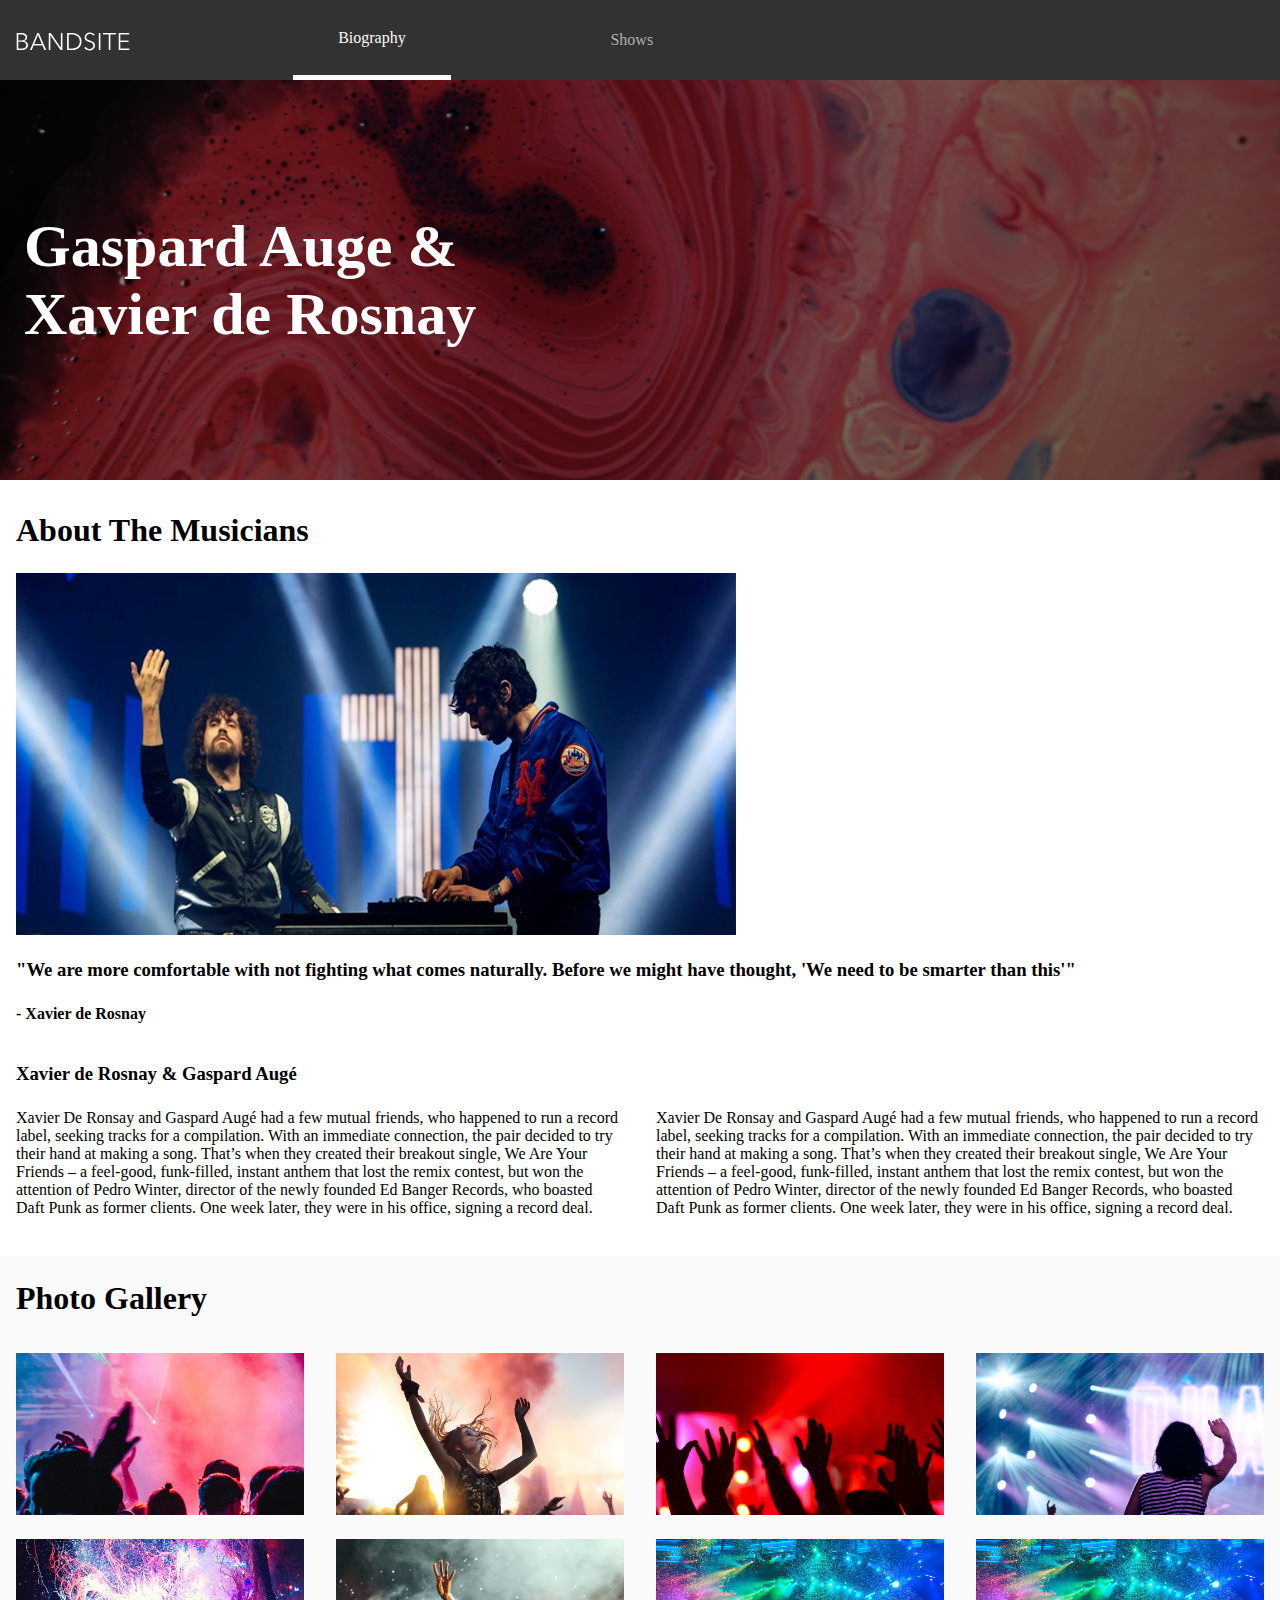
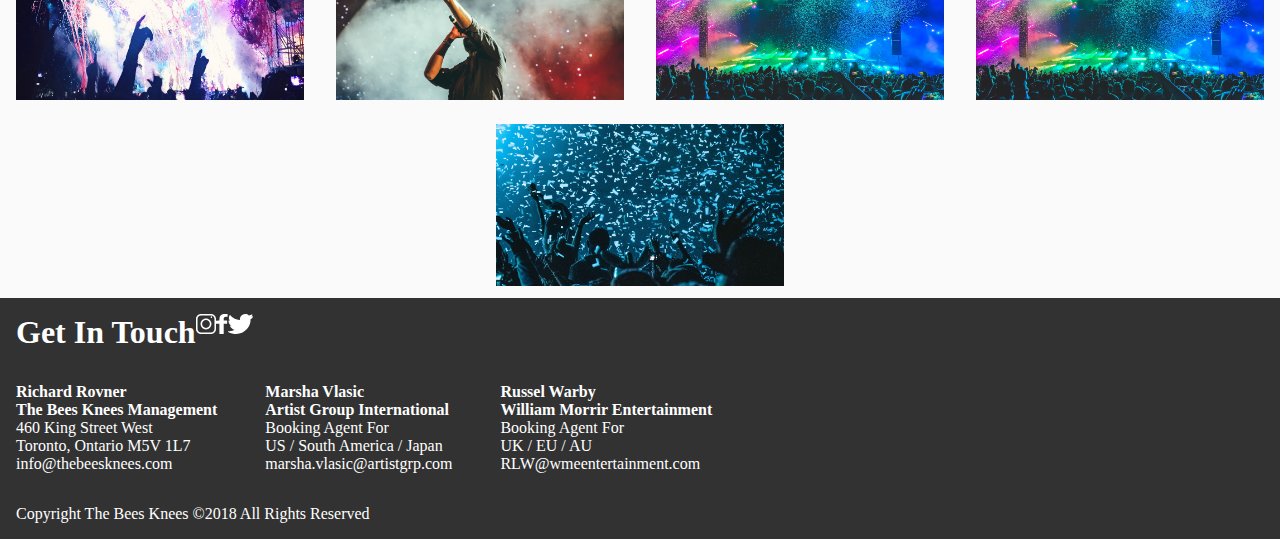
==== sprint-1/index.html @ 11682c33 "initial commit; mobile and tablet responsiveness almost complete" ====
<!DOCTYPE html>
<html lang="en">
  <head>
    <meta charset="UTF-8" />
    <meta name="viewport" content="width=device-width, initial-scale=1.0" />
    <link rel="stylesheet" href="./styles/main.css" />
    <title>BandSite</title>
  </head>
  <body>
    <header class="header">
      <img src="./assets/Logo/Logo-bandsite.svg" alt="BandSite Logo" />
      <ul>
        <li>Biography</li>
        <li>Shows</li>
      </ul>
    </header>
    <section class="hero">
      <h1>Gaspard Auge &</h1>
      <h1>Xavier de Rosnay</h1>
    </section>
    <main class="main">
      <h1>About The Musicians</h1>
      <img class="main__img" src="./assets/Images/band-photo-png.png" alt="" />
      <h3 class="main__quote">
        "We are more comfortable with not fighting what comes naturally. Before
        we might have thought, 'We need to be smarter than this'"
      </h3>
      <h4>- Xavier de Rosnay</h4>
      <h3>Xavier de Rosnay & Gaspard Augé</h3>
      <div class="main__paragraph-container">
        <p>
          Xavier De Ronsay and Gaspard Augé had a few mutual friends, who
          happened to run a record label, seeking tracks for a compilation. With
          an immediate connection, the pair decided to try their hand at making
          a song. That’s when they created their breakout single, We Are Your
          Friends – a feel-good, funk-filled, instant anthem that lost the remix
          contest, but won the attention of Pedro Winter, director of the newly
          founded Ed Banger Records, who boasted Daft Punk as former clients.
          One week later, they were in his office, signing a record deal.
        </p>
        <p>
          Xavier De Ronsay and Gaspard Augé had a few mutual friends, who
          happened to run a record label, seeking tracks for a compilation. With
          an immediate connection, the pair decided to try their hand at making
          a song. That’s when they created their breakout single, We Are Your
          Friends – a feel-good, funk-filled, instant anthem that lost the remix
          contest, but won the attention of Pedro Winter, director of the newly
          founded Ed Banger Records, who boasted Daft Punk as former clients.
          One week later, they were in his office, signing a record deal.
        </p>
      </div>
    </main>
    <section class="photo-gallery">
      <h1>Photo Gallery</h1>
      <div class="photo-gallery__images">
        <img
          src="./assets/Images/Photo-gallery-1.jpg"
          alt="first of nine images"
        />
        <img
          src="./assets/Images/Photo-gallery-2.jpg"
          alt="second of nine images"
        />
        <img
          src="./assets/Images/Photo-gallery-3.jpg"
          alt="third of nine images"
        />
        <img
          src="./assets/Images/Photo-gallery-4.jpg"
          alt="fourth of nine images"
        />
        <img
          src="./assets/Images/Photo-gallery-5.jpg"
          alt="fifth of nine images"
        />
        <img
          src="./assets/Images/Photo-gallery-6.jpg"
          alt="sixth of nine images"
        />
        <img
          src="./assets/Images/Photo-gallery-7.jpg"
          alt="seventh of nine images"
        />
        <img
          src="./assets/Images/Photo-gallery-7.jpg"
          alt="eighth of nine images"
        />
        <img
          src="./assets/Images/Photo-gallery-9.jpg"
          alt="ninth of nine images"
        />
      </div>
    </section>
    <footer class="footer">
      <section class="footer__top-section">
        <h1>Get In Touch</h1>
        <div class="footer__icon-container">
          <div class="footer__icons">
            <img src="./assets/Icons/SVG/Icon-instagram.svg" alt="" />
            <img src="./assets/Icons/SVG/Icon-facebook.svg" alt="" />
            <img src="./assets/Icons/SVG/Icon-twitter.svg" alt="" />
          </div>
        </div>
      </section>
      <section class="footer__middle-section">
        <div>
          <h4>
            Richard Rovner
            <br />
            The Bees Knees Management
          </h4>
          <p>
            460 King Street West
            <br />
            Toronto, Ontario M5V 1L7
          </p>
          <p>info@thebeesknees.com</p>
        </div>
        <div>
          <h4>
            Marsha Vlasic
            <br />
            Artist Group International
          </h4>
          <p>
            Booking Agent For
            <br />
            US / South America / Japan
          </p>
          <p>marsha.vlasic@artistgrp.com</p>
        </div>
        <div>
          <h4>
            Russel Warby
            <br />
            William Morrir Entertainment
          </h4>
          <p>
            Booking Agent For
            <br />
            UK / EU / AU
          </p>
          <p>RLW@wmeentertainment.com</p>
        </div>
      </section>
      <section class="footer__bottom-section">
        <p>Copyright The Bees Knees &copy;</p>
        <p>2018 All Rights Reserved</p>
      </section>
    </footer>
  </body>
</html>
---- sprint-1/styles/main.css ----
@font-face {
  font-family: "avenir-bold";
  src: url("../../assets/fonts/avenir-bold.otf");
}

@font-face {
  font-family: "avenir-demi";
  src: url("../../assets/fonts/avenir-demi.otf");
}

@font-face {
  font-family: "avenir-regular";
  src: url("../../assets/fonts/avenir-regular.otf");
}

html,
head,
body {
  -webkit-box-sizing: border-box;
          box-sizing: border-box;
  margin: -4;
}

*,
*::before,
*::after {
  font-family: Avenir;
  margin: inherit;
  -webkit-box-sizing: inherit;
          box-sizing: inherit;
}

ul,
ol,
li {
  margin: 0;
  padding: 0;
}

.header {
  display: -webkit-box;
  display: -ms-flexbox;
  display: flex;
  -webkit-box-orient: vertical;
  -webkit-box-direction: normal;
      -ms-flex-direction: column;
          flex-direction: column;
  background-color: #323232;
  color: #fafafa;
  height: 80px;
}

@media screen and (min-width: 768px) {
  .header {
    -webkit-box-orient: horizontal;
    -webkit-box-direction: normal;
        -ms-flex-direction: row;
            flex-direction: row;
  }
}

.header img {
  margin-bottom: auto;
  margin-top: 16px;
}

@media screen and (min-width: 768px) {
  .header img {
    padding: 1rem;
    margin-right: 6rem;
  }
}

@media screen and (min-width: 1440px) {
  .header img {
    padding-left: 180px;
    padding-right: 56px;
  }
}

.header ul {
  list-style: none;
  display: -webkit-box;
  display: -ms-flexbox;
  display: flex;
  -ms-flex-pack: distribute;
      justify-content: space-around;
}

@media screen and (min-width: 768px) {
  .header ul {
    height: 100%;
  }
}

.header li {
  min-width: 50%;
  text-align: center;
}

@media screen and (min-width: 768px) {
  .header li {
    display: -webkit-box;
    display: -ms-flexbox;
    display: flex;
    -webkit-box-align: center;
        -ms-flex-align: center;
            align-items: center;
    -webkit-box-pack: center;
        -ms-flex-pack: center;
            justify-content: center;
    height: 100%;
    width: auto;
    margin-right: 4vw;
    margin-left: 4vw;
  }
}

.header li:first-child {
  border-bottom: 5px solid #fafafa;
}

.header li:nth-child(even) {
  color: #afafaf;
}

.hero {
  color: #ffffff;
  background: -webkit-gradient(linear, left bottom, left top, from(rgba(0, 0, 0, 0.5))), url(../assets/Images/adrien-converse-xzH7K6nVVgI-unsplash.jpg);
  background: linear-gradient(0deg, rgba(0, 0, 0, 0.5)), url(../assets/Images/adrien-converse-xzH7K6nVVgI-unsplash.jpg);
  background-position: center;
  background-size: cover;
  width: 100vw;
  height: 183px;
  display: -webkit-box;
  display: -ms-flexbox;
  display: flex;
  -webkit-box-orient: vertical;
  -webkit-box-direction: normal;
      -ms-flex-direction: column;
          flex-direction: column;
  -webkit-box-pack: center;
      -ms-flex-pack: center;
          justify-content: center;
}

@media screen and (min-width: 768px) {
  .hero {
    height: 400px;
  }
}

.hero h1 {
  font-size: 60px;
  line-height: 68px;
  margin-left: 16px;
}

@media screen and (min-width: 768px) {
  .hero h1 {
    margin-left: 24px;
  }
}

@media screen and (min-width: 1440px) {
  .hero h1 {
    margin-left: 180px;
  }
}

.main {
  display: -webkit-box;
  display: -ms-flexbox;
  display: flex;
  -webkit-box-orient: vertical;
  -webkit-box-direction: normal;
      -ms-flex-direction: column;
          flex-direction: column;
}

.main h1 {
  margin: 32px 16px 24px 16px;
}

.main__img {
  width: 288px;
  height: 144px;
  overflow: hidden;
  -o-object-fit: fill;
     object-fit: fill;
  margin: 0px 16px 24px 16px;
}

@media screen and (min-width: 768px) {
  .main__img {
    width: 720px;
    height: 362px;
  }
}

.main__quote {
  margin: 0px 16px 32px 16px;
}

.main h4 {
  margin: 0px 16px 40px 16px;
}

.main h3 {
  margin: 0px 16px 24px 16px;
}

.main__paragraph-container {
  display: -webkit-box;
  display: -ms-flexbox;
  display: flex;
  -webkit-box-orient: vertical;
  -webkit-box-direction: normal;
      -ms-flex-direction: column;
          flex-direction: column;
}

@media screen and (min-width: 768px) {
  .main__paragraph-container {
    -webkit-box-orient: horizontal;
    -webkit-box-direction: normal;
        -ms-flex-direction: row;
            flex-direction: row;
  }
}

.main p {
  margin: 0px 16px 40px 16px;
}

.photo-gallery {
  background-color: #fafafa;
  display: -webkit-box;
  display: -ms-flexbox;
  display: flex;
  -webkit-box-orient: vertical;
  -webkit-box-direction: normal;
      -ms-flex-direction: column;
          flex-direction: column;
}

.photo-gallery h1 {
  padding: 23px 16px 24px;
}

.photo-gallery__images {
  display: -webkit-box;
  display: -ms-flexbox;
  display: flex;
  -webkit-box-orient: vertical;
  -webkit-box-direction: normal;
      -ms-flex-direction: column;
          flex-direction: column;
  -webkit-box-pack: space-evenly;
      -ms-flex-pack: space-evenly;
          justify-content: space-evenly;
}

@media screen and (min-width: 768px) {
  .photo-gallery__images {
    -webkit-box-orient: horizontal;
    -webkit-box-direction: normal;
        -ms-flex-direction: row;
            flex-direction: row;
    -ms-flex-wrap: wrap;
        flex-wrap: wrap;
  }
}

.photo-gallery__images img {
  margin: 12px auto;
  width: 288px;
}

.footer {
  display: -webkit-box;
  display: -ms-flexbox;
  display: flex;
  -webkit-box-orient: vertical;
  -webkit-box-direction: normal;
      -ms-flex-direction: column;
          flex-direction: column;
  background-color: #323232;
  color: #ffffff;
}

.footer > * {
  padding: 16px 16px;
}

.footer__top-section {
  display: -webkit-box;
  display: -ms-flexbox;
  display: flex;
  -webkit-box-orient: vertical;
  -webkit-box-direction: normal;
      -ms-flex-direction: column;
          flex-direction: column;
}

@media screen and (min-width: 768px) {
  .footer__top-section {
    -webkit-box-orient: horizontal;
    -webkit-box-direction: normal;
        -ms-flex-direction: row;
            flex-direction: row;
  }
}

.footer__icon-container .footer__icons {
  display: -webkit-box;
  display: -ms-flexbox;
  display: flex;
  -webkit-box-orient: horizontal;
  -webkit-box-direction: normal;
      -ms-flex-direction: row;
          flex-direction: row;
  -webkit-box-pack: justify;
      -ms-flex-pack: justify;
          justify-content: space-between;
}

.footer__middle-section {
  display: -webkit-box;
  display: -ms-flexbox;
  display: flex;
  -webkit-box-orient: vertical;
  -webkit-box-direction: normal;
      -ms-flex-direction: column;
          flex-direction: column;
}

@media screen and (min-width: 768px) {
  .footer__middle-section {
    -webkit-box-orient: horizontal;
    -webkit-box-direction: normal;
        -ms-flex-direction: row;
            flex-direction: row;
  }
}

.footer__middle-section div {
  margin-right: 1.5rem;
}

.footer__bottom-section {
  display: -webkit-box;
  display: -ms-flexbox;
  display: flex;
  -webkit-box-orient: vertical;
  -webkit-box-direction: normal;
      -ms-flex-direction: column;
          flex-direction: column;
}

@media screen and (min-width: 768px) {
  .footer__bottom-section {
    -webkit-box-orient: horizontal;
    -webkit-box-direction: normal;
        -ms-flex-direction: row;
            flex-direction: row;
  }
}
/*# sourceMappingURL=main.css.map */
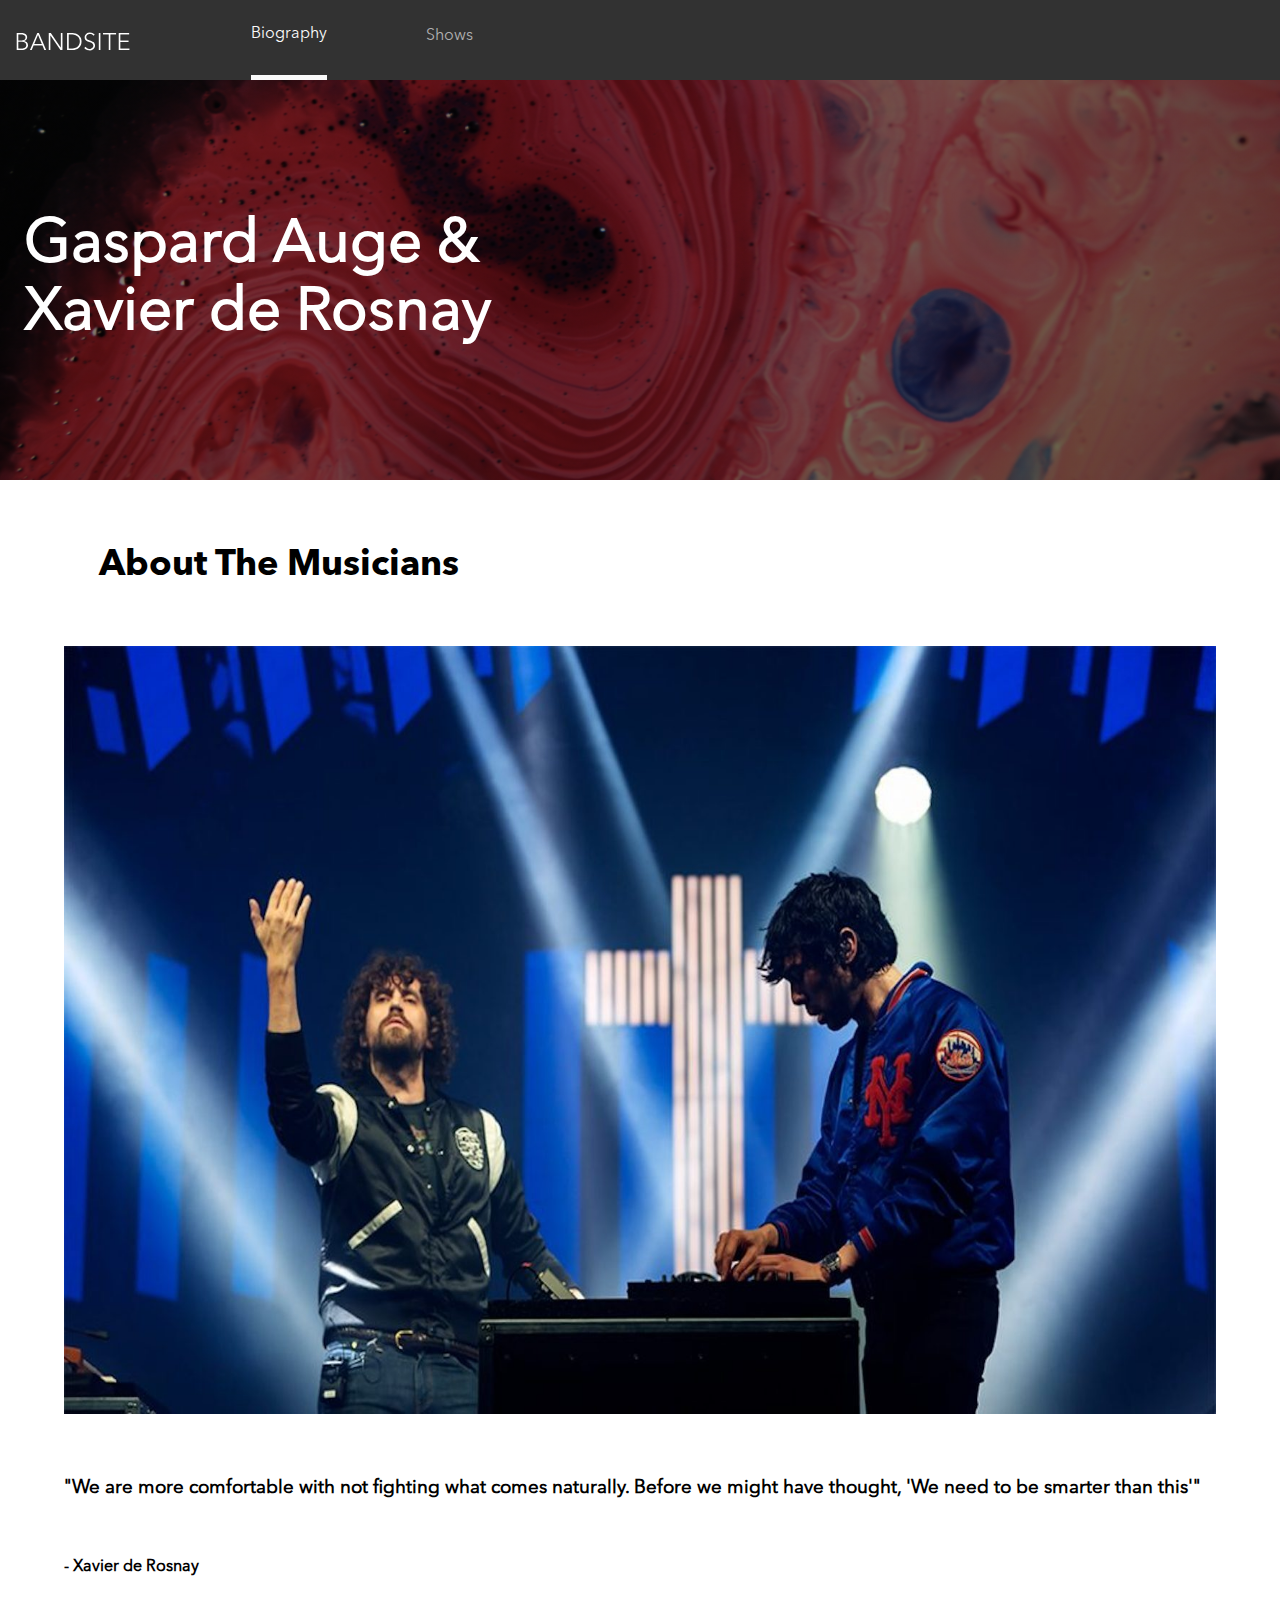
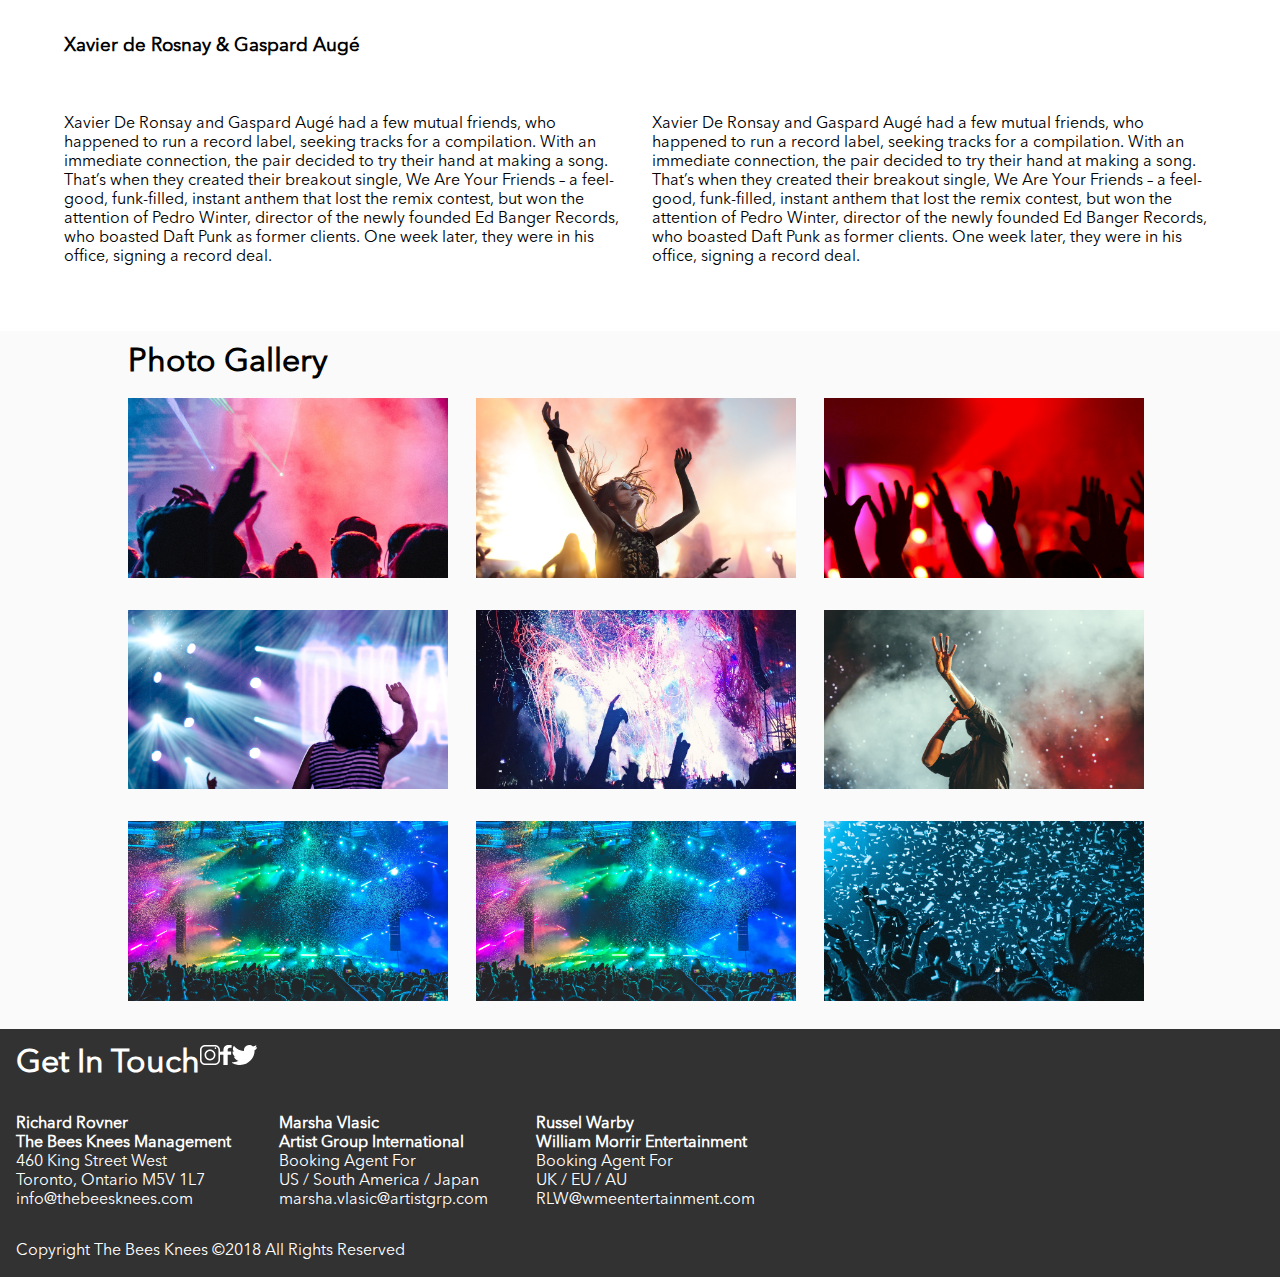
==== commit 224f6881: "responsive styling added to index.html; pending fonts-sizes and footer styling" ====
--- a/sprint-1/index.html
+++ b/sprint-1/index.html
@@ -19,35 +19,43 @@
       <h1>Xavier de Rosnay</h1>
     </section>
     <main class="main">
-      <h1>About The Musicians</h1>
-      <img class="main__img" src="./assets/Images/band-photo-png.png" alt="" />
-      <h3 class="main__quote">
-        "We are more comfortable with not fighting what comes naturally. Before
-        we might have thought, 'We need to be smarter than this'"
-      </h3>
-      <h4>- Xavier de Rosnay</h4>
-      <h3>Xavier de Rosnay & Gaspard Augé</h3>
-      <div class="main__paragraph-container">
-        <p>
-          Xavier De Ronsay and Gaspard Augé had a few mutual friends, who
-          happened to run a record label, seeking tracks for a compilation. With
-          an immediate connection, the pair decided to try their hand at making
-          a song. That’s when they created their breakout single, We Are Your
-          Friends – a feel-good, funk-filled, instant anthem that lost the remix
-          contest, but won the attention of Pedro Winter, director of the newly
-          founded Ed Banger Records, who boasted Daft Punk as former clients.
-          One week later, they were in his office, signing a record deal.
-        </p>
-        <p>
-          Xavier De Ronsay and Gaspard Augé had a few mutual friends, who
-          happened to run a record label, seeking tracks for a compilation. With
-          an immediate connection, the pair decided to try their hand at making
-          a song. That’s when they created their breakout single, We Are Your
-          Friends – a feel-good, funk-filled, instant anthem that lost the remix
-          contest, but won the attention of Pedro Winter, director of the newly
-          founded Ed Banger Records, who boasted Daft Punk as former clients.
-          One week later, they were in his office, signing a record deal.
-        </p>
+      <div class="main__container">
+        <h1>About The Musicians</h1>
+        <img
+          class="main__img"
+          src="./assets/Images/Justice-O2-Brixton-Academy-credit-Guifre-de-Peray.jpg"
+          alt=""
+        />
+        <h3 class="main__quote">
+          "We are more comfortable with not fighting what comes naturally.
+          Before we might have thought, 'We need to be smarter than this'"
+        </h3>
+        <h4>- Xavier de Rosnay</h4>
+        <h3>Xavier de Rosnay & Gaspard Augé</h3>
+        <div class="main__paragraph-container">
+          <p id="first-paragraph">
+            Xavier De Ronsay and Gaspard Augé had a few mutual friends, who
+            happened to run a record label, seeking tracks for a compilation.
+            With an immediate connection, the pair decided to try their hand at
+            making a song. That’s when they created their breakout single, We
+            Are Your Friends – a feel-good, funk-filled, instant anthem that
+            lost the remix contest, but won the attention of Pedro Winter,
+            director of the newly founded Ed Banger Records, who boasted Daft
+            Punk as former clients. One week later, they were in his office,
+            signing a record deal.
+          </p>
+          <p id="second-paragraph">
+            Xavier De Ronsay and Gaspard Augé had a few mutual friends, who
+            happened to run a record label, seeking tracks for a compilation.
+            With an immediate connection, the pair decided to try their hand at
+            making a song. That’s when they created their breakout single, We
+            Are Your Friends – a feel-good, funk-filled, instant anthem that
+            lost the remix contest, but won the attention of Pedro Winter,
+            director of the newly founded Ed Banger Records, who boasted Daft
+            Punk as former clients. One week later, they were in his office,
+            signing a record deal.
+          </p>
+        </div>
       </div>
     </main>
     <section class="photo-gallery">
--- a/sprint-1/styles/main.css
+++ b/sprint-1/styles/main.css
@@ -1,16 +1,16 @@
 @font-face {
   font-family: "avenir-bold";
-  src: url("../../assets/fonts/avenir-bold.otf");
+  src: url("../assets/fonts/avenir-bold.otf");
 }
 
 @font-face {
   font-family: "avenir-demi";
-  src: url("../../assets/fonts/avenir-demi.otf");
+  src: url("../assets/fonts/avenir-demi.otf");
 }
 
 @font-face {
   font-family: "avenir-regular";
-  src: url("../../assets/fonts/avenir-regular.otf");
+  src: url("../assets/fonts/avenir-regular.otf");
 }
 
 html,
@@ -24,7 +24,7 @@
 *,
 *::before,
 *::after {
-  font-family: Avenir;
+  font-family: "avenir-regular";
   margin: inherit;
   -webkit-box-sizing: inherit;
           box-sizing: inherit;
@@ -62,12 +62,13 @@
 .header img {
   margin-bottom: auto;
   margin-top: 16px;
+  display: inline-block;
 }
 
 @media screen and (min-width: 768px) {
   .header img {
     padding: 1rem;
-    margin-right: 6rem;
+    margin-right: 56px;
   }
 }
 
@@ -85,17 +86,20 @@
   display: flex;
   -ms-flex-pack: distribute;
       justify-content: space-around;
+  width: 100%;
 }
 
 @media screen and (min-width: 768px) {
   .header ul {
+    width: 25%;
     height: 100%;
   }
 }
 
 .header li {
-  min-width: 50%;
   text-align: center;
+  width: 50%;
+  padding-bottom: 2%;
 }
 
 @media screen and (min-width: 768px) {
@@ -106,13 +110,10 @@
     -webkit-box-align: center;
         -ms-flex-align: center;
             align-items: center;
-    -webkit-box-pack: center;
-        -ms-flex-pack: center;
-            justify-content: center;
     height: 100%;
     width: auto;
-    margin-right: 4vw;
-    margin-left: 4vw;
+    margin-right: 2vw;
+    margin-left: 2vw;
   }
 }
 
@@ -150,6 +151,12 @@
   }
 }
 
+@media screen and (min-width: 1440px) {
+  .hero {
+    height: 670px;
+  }
+}
+
 .hero h1 {
   font-size: 60px;
   line-height: 68px;
@@ -179,58 +186,101 @@
 }
 
 .main h1 {
-  margin: 32px 16px 24px 16px;
-}
-
-.main__img {
-  width: 288px;
-  height: 144px;
-  overflow: hidden;
+  padding-bottom: 5%;
+  margin-left: 3%;
+  font-family: "avenir-bold";
+  font-size: 36px;
+  line-height: 44px;
+}
+
+@media screen and (min-width: 1440px) {
+  .main h1 {
+    padding-left: 5%;
+  }
+}
+
+.main__container {
+  padding: 5%;
+}
+
+.main__container .main__img {
+  margin-bottom: 5%;
+  width: 100%;
+  height: 100%;
   -o-object-fit: fill;
      object-fit: fill;
-  margin: 0px 16px 24px 16px;
-}
-
-@media screen and (min-width: 768px) {
-  .main__img {
-    width: 720px;
-    height: 362px;
-  }
-}
-
-.main__quote {
-  margin: 0px 16px 32px 16px;
-}
-
-.main h4 {
-  margin: 0px 16px 40px 16px;
-}
-
-.main h3 {
-  margin: 0px 16px 24px 16px;
-}
-
-.main__paragraph-container {
-  display: -webkit-box;
-  display: -ms-flexbox;
-  display: flex;
-  -webkit-box-orient: vertical;
-  -webkit-box-direction: normal;
-      -ms-flex-direction: column;
-          flex-direction: column;
-}
-
-@media screen and (min-width: 768px) {
-  .main__paragraph-container {
-    -webkit-box-orient: horizontal;
-    -webkit-box-direction: normal;
-        -ms-flex-direction: row;
-            flex-direction: row;
-  }
-}
-
-.main p {
-  margin: 0px 16px 40px 16px;
+}
+
+@media screen and (min-width: 1440px) {
+  .main__container .main__img {
+    padding-left: 15%;
+    padding-right: 15%;
+  }
+}
+
+.main__container .main__quote {
+  margin-bottom: 5%;
+}
+
+@media screen and (min-width: 1440px) {
+  .main__container .main__quote {
+    padding-left: 15%;
+    padding-right: 15%;
+  }
+}
+
+.main__container h4 {
+  margin-bottom: 5%;
+}
+
+@media screen and (min-width: 1440px) {
+  .main__container h4 {
+    padding-left: 15%;
+    padding-right: 15%;
+  }
+}
+
+.main__container h3 {
+  margin-bottom: 5%;
+}
+
+@media screen and (min-width: 1440px) {
+  .main__container h3 {
+    padding-left: 15%;
+    padding-right: 15%;
+  }
+}
+
+.main__container .main__paragraph-container {
+  display: -webkit-box;
+  display: -ms-flexbox;
+  display: flex;
+  -webkit-box-orient: vertical;
+  -webkit-box-direction: normal;
+      -ms-flex-direction: column;
+          flex-direction: column;
+}
+
+@media screen and (min-width: 768px) {
+  .main__container .main__paragraph-container {
+    -webkit-box-orient: horizontal;
+    -webkit-box-direction: normal;
+        -ms-flex-direction: row;
+            flex-direction: row;
+  }
+  .main__container .main__paragraph-container #first-paragraph {
+    padding-right: 12px;
+  }
+  .main__container .main__paragraph-container #second-paragraph {
+    padding-left: 12px;
+  }
+}
+
+@media screen and (min-width: 1440px) {
+  .main__container .main__paragraph-container {
+    padding-left: 15%;
+    padding-right: 15%;
+  }
 }
 
 .photo-gallery {
@@ -242,10 +292,7 @@
   -webkit-box-direction: normal;
       -ms-flex-direction: column;
           flex-direction: column;
-}
-
-.photo-gallery h1 {
-  padding: 23px 16px 24px;
+  padding: 1% 10%;
 }
 
 .photo-gallery__images {
@@ -256,9 +303,9 @@
   -webkit-box-direction: normal;
       -ms-flex-direction: column;
           flex-direction: column;
-  -webkit-box-pack: space-evenly;
-      -ms-flex-pack: space-evenly;
-          justify-content: space-evenly;
+  -webkit-box-pack: justify;
+      -ms-flex-pack: justify;
+          justify-content: space-between;
 }
 
 @media screen and (min-width: 768px) {
@@ -273,8 +320,8 @@
 }
 
 .photo-gallery__images img {
-  margin: 12px auto;
-  width: 288px;
+  margin: 1rem 0.5rem 1rem 0;
+  width: 25vw;
 }
 
 .footer {
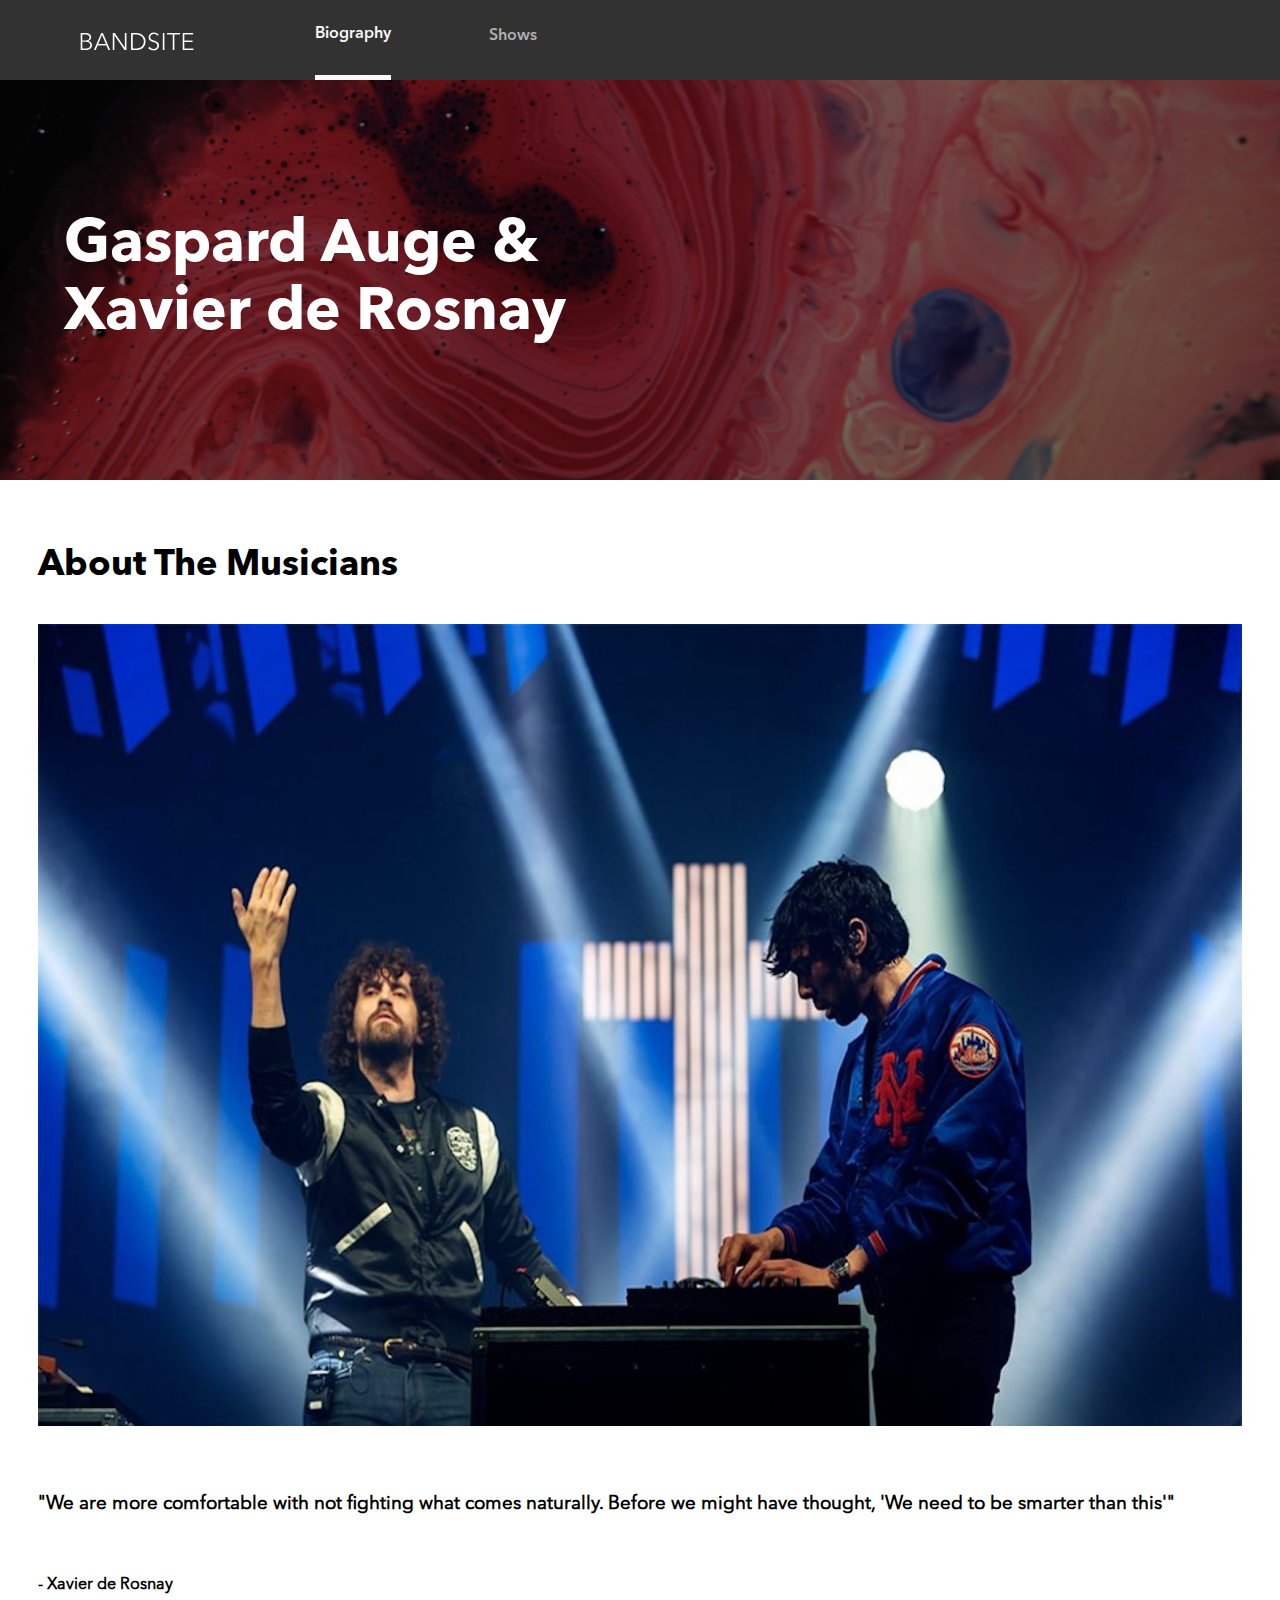
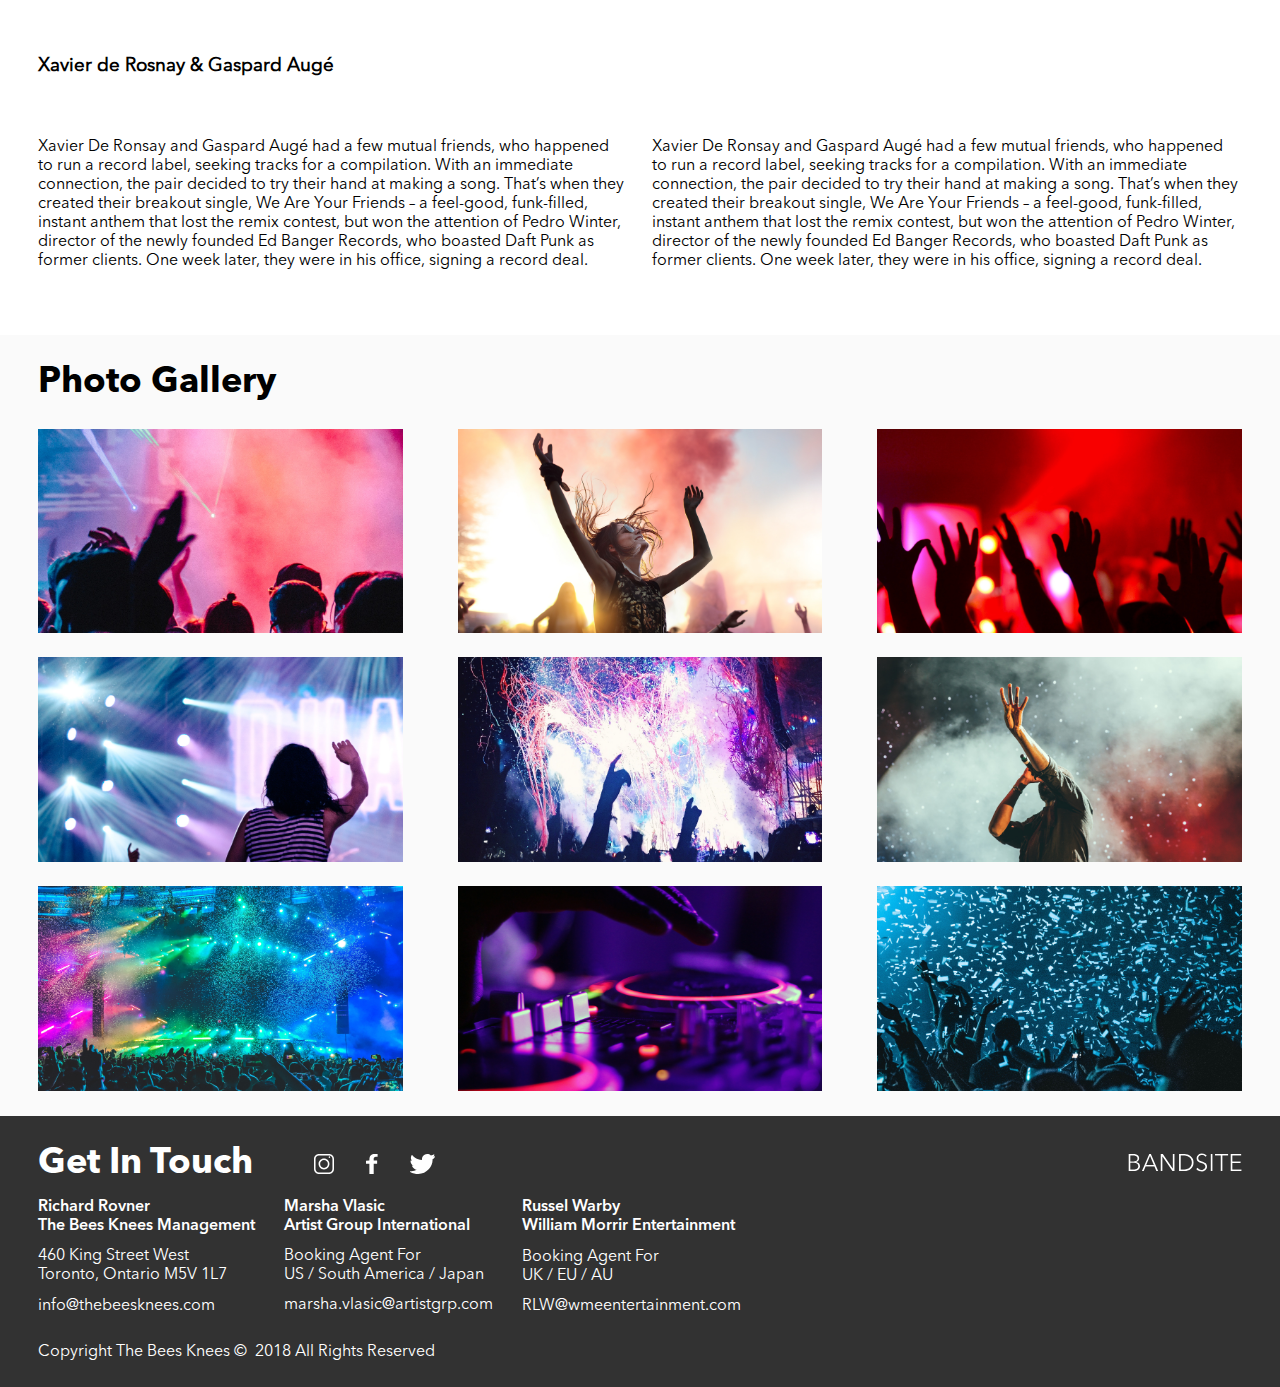
==== commit 00e126df: "index.html page is ready and responsive; needs minor fixes to font, padding, etc" ====
--- a/sprint-1/index.html
+++ b/sprint-1/index.html
@@ -20,7 +20,7 @@
     </section>
     <main class="main">
       <div class="main__container">
-        <h1>About The Musicians</h1>
+        <h1 class="main__heading">About The Musicians</h1>
         <img
           class="main__img"
           src="./assets/Images/Justice-O2-Brixton-Academy-credit-Guifre-de-Peray.jpg"
@@ -59,8 +59,8 @@
       </div>
     </main>
     <section class="photo-gallery">
-      <h1>Photo Gallery</h1>
-      <div class="photo-gallery__images">
+      <h1 class="photo-gallery__heading">Photo Gallery</h1>
+      <div class="photo-gallery__image-container">
         <img
           src="./assets/Images/Photo-gallery-1.jpg"
           alt="first of nine images"
@@ -90,7 +90,7 @@
           alt="seventh of nine images"
         />
         <img
-          src="./assets/Images/Photo-gallery-7.jpg"
+          src="./assets/Images/Photo-gallery-8.jpg"
           alt="eighth of nine images"
         />
         <img
@@ -101,7 +101,7 @@
     </section>
     <footer class="footer">
       <section class="footer__top-section">
-        <h1>Get In Touch</h1>
+        <h1 class="footer__heading">Get In Touch</h1>
         <div class="footer__icon-container">
           <div class="footer__icons">
             <img src="./assets/Icons/SVG/Icon-instagram.svg" alt="" />
@@ -109,15 +109,20 @@
             <img src="./assets/Icons/SVG/Icon-twitter.svg" alt="" />
           </div>
         </div>
+        <img
+          class="footer__logo"
+          src="./assets/Logo/Logo-bandsite.svg"
+          alt="BandSite Logo"
+        />
       </section>
       <section class="footer__middle-section">
         <div>
-          <h4>
+          <h4 class="footer__contact-name-and-organization">
             Richard Rovner
             <br />
             The Bees Knees Management
           </h4>
-          <p>
+          <p class="footer__contact-regions">
             460 King Street West
             <br />
             Toronto, Ontario M5V 1L7
@@ -125,12 +130,12 @@
           <p>info@thebeesknees.com</p>
         </div>
         <div>
-          <h4>
+          <h4 class="footer__contact-name-and-organization">
             Marsha Vlasic
             <br />
             Artist Group International
           </h4>
-          <p>
+          <p class="footer__contact-regions">
             Booking Agent For
             <br />
             US / South America / Japan
@@ -138,12 +143,12 @@
           <p>marsha.vlasic@artistgrp.com</p>
         </div>
         <div>
-          <h4>
+          <h4 class="footer__contact-name-and-organization">
             Russel Warby
             <br />
             William Morrir Entertainment
           </h4>
-          <p>
+          <p class="footer__contact-regions">
             Booking Agent For
             <br />
             UK / EU / AU
@@ -152,7 +157,7 @@
         </div>
       </section>
       <section class="footer__bottom-section">
-        <p>Copyright The Bees Knees &copy;</p>
+        <p>Copyright The Bees Knees &copy; &nbsp;</p>
         <p>2018 All Rights Reserved</p>
       </section>
     </footer>
--- a/sprint-1/styles/main.css
+++ b/sprint-1/styles/main.css
@@ -37,6 +37,30 @@
   padding: 0;
 }
 
+/* ============
+UTILITY CLASSES
+============ */
+.section-heading, .main__heading, .photo-gallery__heading, .footer__top-section .footer__heading {
+  font-size: 36px;
+  line-height: 44px;
+  font-family: "avenir-bold";
+}
+
+@media screen and (min-width: 768px) {
+  .section-padding {
+    padding: 2% 5%;
+  }
+}
+
+@media screen and (min-width: 1440px) {
+  .section-padding {
+    padding: 3% 10%;
+  }
+}
+
+/* ============
+- H E A D E R -
+============ */
 .header {
   display: -webkit-box;
   display: -ms-flexbox;
@@ -69,13 +93,13 @@
   .header img {
     padding: 1rem;
     margin-right: 56px;
+    margin-left: 5%;
   }
 }
 
 @media screen and (min-width: 1440px) {
   .header img {
-    padding-left: 180px;
-    padding-right: 56px;
+    padding-left: 9%;
   }
 }
 
@@ -97,6 +121,7 @@
 }
 
 .header li {
+  font-family: "avenir-demi";
   text-align: center;
   width: 50%;
   padding-bottom: 2%;
@@ -125,6 +150,9 @@
   color: #afafaf;
 }
 
+/* =============
+- HERO SECTION -
+============= */
 .hero {
   color: #ffffff;
   background: -webkit-gradient(linear, left bottom, left top, from(rgba(0, 0, 0, 0.5))), url(../assets/Images/adrien-converse-xzH7K6nVVgI-unsplash.jpg);
@@ -158,6 +186,7 @@
 }
 
 .hero h1 {
+  font-family: "avenir-bold";
   font-size: 60px;
   line-height: 68px;
   margin-left: 16px;
@@ -165,16 +194,19 @@
 
 @media screen and (min-width: 768px) {
   .hero h1 {
-    margin-left: 24px;
+    margin-left: 5%;
   }
 }
 
 @media screen and (min-width: 1440px) {
   .hero h1 {
-    margin-left: 180px;
-  }
-}
-
+    margin-left: 13%;
+  }
+}
+
+/* ===================
+MAIN BIOGRAPHY SECTION
+=================== */
 .main {
   display: -webkit-box;
   display: -ms-flexbox;
@@ -185,22 +217,19 @@
           flex-direction: column;
 }
 
-.main h1 {
-  padding-bottom: 5%;
-  margin-left: 3%;
-  font-family: "avenir-bold";
-  font-size: 36px;
-  line-height: 44px;
-}
-
-@media screen and (min-width: 1440px) {
-  .main h1 {
-    padding-left: 5%;
+.main__heading {
+  padding-bottom: 3%;
+}
+
+@media screen and (min-width: 1440px) {
+  .main__heading {
+    padding-bottom: 5%;
+    padding-left: 8%;
   }
 }
 
 .main__container {
-  padding: 5%;
+  padding: 5% 3%;
 }
 
 .main__container .main__img {
@@ -283,6 +312,9 @@
   }
 }
 
+/* ==============
+- PHOTO GALLERY -
+============== */
 .photo-gallery {
   background-color: #fafafa;
   display: -webkit-box;
@@ -292,10 +324,16 @@
   -webkit-box-direction: normal;
       -ms-flex-direction: column;
           flex-direction: column;
-  padding: 1% 10%;
-}
-
-.photo-gallery__images {
+  padding: 2% 3%;
+}
+
+@media screen and (min-width: 1440px) {
+  .photo-gallery {
+    padding: 2% 10%;
+  }
+}
+
+.photo-gallery__image-container {
   display: -webkit-box;
   display: -ms-flexbox;
   display: flex;
@@ -309,7 +347,7 @@
 }
 
 @media screen and (min-width: 768px) {
-  .photo-gallery__images {
+  .photo-gallery__image-container {
     -webkit-box-orient: horizontal;
     -webkit-box-direction: normal;
         -ms-flex-direction: row;
@@ -319,11 +357,26 @@
   }
 }
 
-.photo-gallery__images img {
-  margin: 1rem 0.5rem 1rem 0;
-  width: 25vw;
-}
-
+.photo-gallery__image-container img {
+  margin: 1.5rem 0 0;
+  width: 90vw;
+}
+
+@media screen and (min-width: 768px) {
+  .photo-gallery__image-container img {
+    width: 28.5vw;
+  }
+}
+
+@media screen and (min-width: 1440px) {
+  .photo-gallery__image-container img {
+    width: 25vw;
+  }
+}
+
+/* ==============
+-  F O O T E R  -
+============== */
 .footer {
   display: -webkit-box;
   display: -ms-flexbox;
@@ -334,10 +387,22 @@
           flex-direction: column;
   background-color: #323232;
   color: #ffffff;
-}
-
-.footer > * {
-  padding: 16px 16px;
+  padding: 2% 3%;
+  /* ===============================
+  HEADING + SOCIAL MEDIA + SITE LOGO
+  =============================== */
+  /* ================
+  3 DIVS FOR CONTACTS
+  ================ */
+  /* ============
+  COPYRIGHT INFO.
+  ============ */
+}
+
+@media screen and (min-width: 1440px) {
+  .footer {
+    padding: 2% 10%;
+  }
 }
 
 .footer__top-section {
@@ -348,6 +413,8 @@
   -webkit-box-direction: normal;
       -ms-flex-direction: column;
           flex-direction: column;
+  position: relative;
+  margin-bottom: 1%;
 }
 
 @media screen and (min-width: 768px) {
@@ -359,7 +426,30 @@
   }
 }
 
-.footer__icon-container .footer__icons {
+.footer__top-section .footer__heading {
+  margin-right: 5%;
+  margin-bottom: auto;
+}
+
+.footer__top-section .footer__icon-container {
+  display: -webkit-box;
+  display: -ms-flexbox;
+  display: flex;
+  -webkit-box-align: center;
+      -ms-flex-align: center;
+          align-items: center;
+  margin-top: 2%;
+  margin-bottom: 2%;
+}
+
+@media screen and (min-width: 768px) {
+  .footer__top-section .footer__icon-container {
+    margin-top: auto;
+    margin-bottom: auto;
+  }
+}
+
+.footer__top-section .footer__icon-container .footer__icons {
   display: -webkit-box;
   display: -ms-flexbox;
   display: flex;
@@ -367,9 +457,25 @@
   -webkit-box-direction: normal;
       -ms-flex-direction: row;
           flex-direction: row;
-  -webkit-box-pack: justify;
-      -ms-flex-pack: justify;
-          justify-content: space-between;
+}
+
+.footer__top-section .footer__icon-container .footer__icons img {
+  margin-right: 2rem;
+}
+
+.footer .footer__logo {
+  display: none;
+  position: absolute;
+  right: 0px;
+  top: 25%;
+}
+
+@media screen and (min-width: 768px) {
+  .footer .footer__logo {
+    display: -webkit-box;
+    display: -ms-flexbox;
+    display: flex;
+  }
 }
 
 .footer__middle-section {
@@ -380,6 +486,7 @@
   -webkit-box-direction: normal;
       -ms-flex-direction: column;
           flex-direction: column;
+  margin-bottom: 1%;
 }
 
 @media screen and (min-width: 768px) {
@@ -392,7 +499,22 @@
 }
 
 .footer__middle-section div {
-  margin-right: 1.5rem;
+  margin-right: 0.9rem;
+}
+
+@media screen and (min-width: 1440px) {
+  .footer__middle-section div {
+    margin-right: 1.8rem;
+  }
+}
+
+.footer__middle-section div .footer__contact-name-and-organization {
+  font-family: "avenir-demi";
+  margin-bottom: 5%;
+}
+
+.footer__middle-section div .footer__contact-regions {
+  margin-bottom: 5%;
 }
 
 .footer__bottom-section {
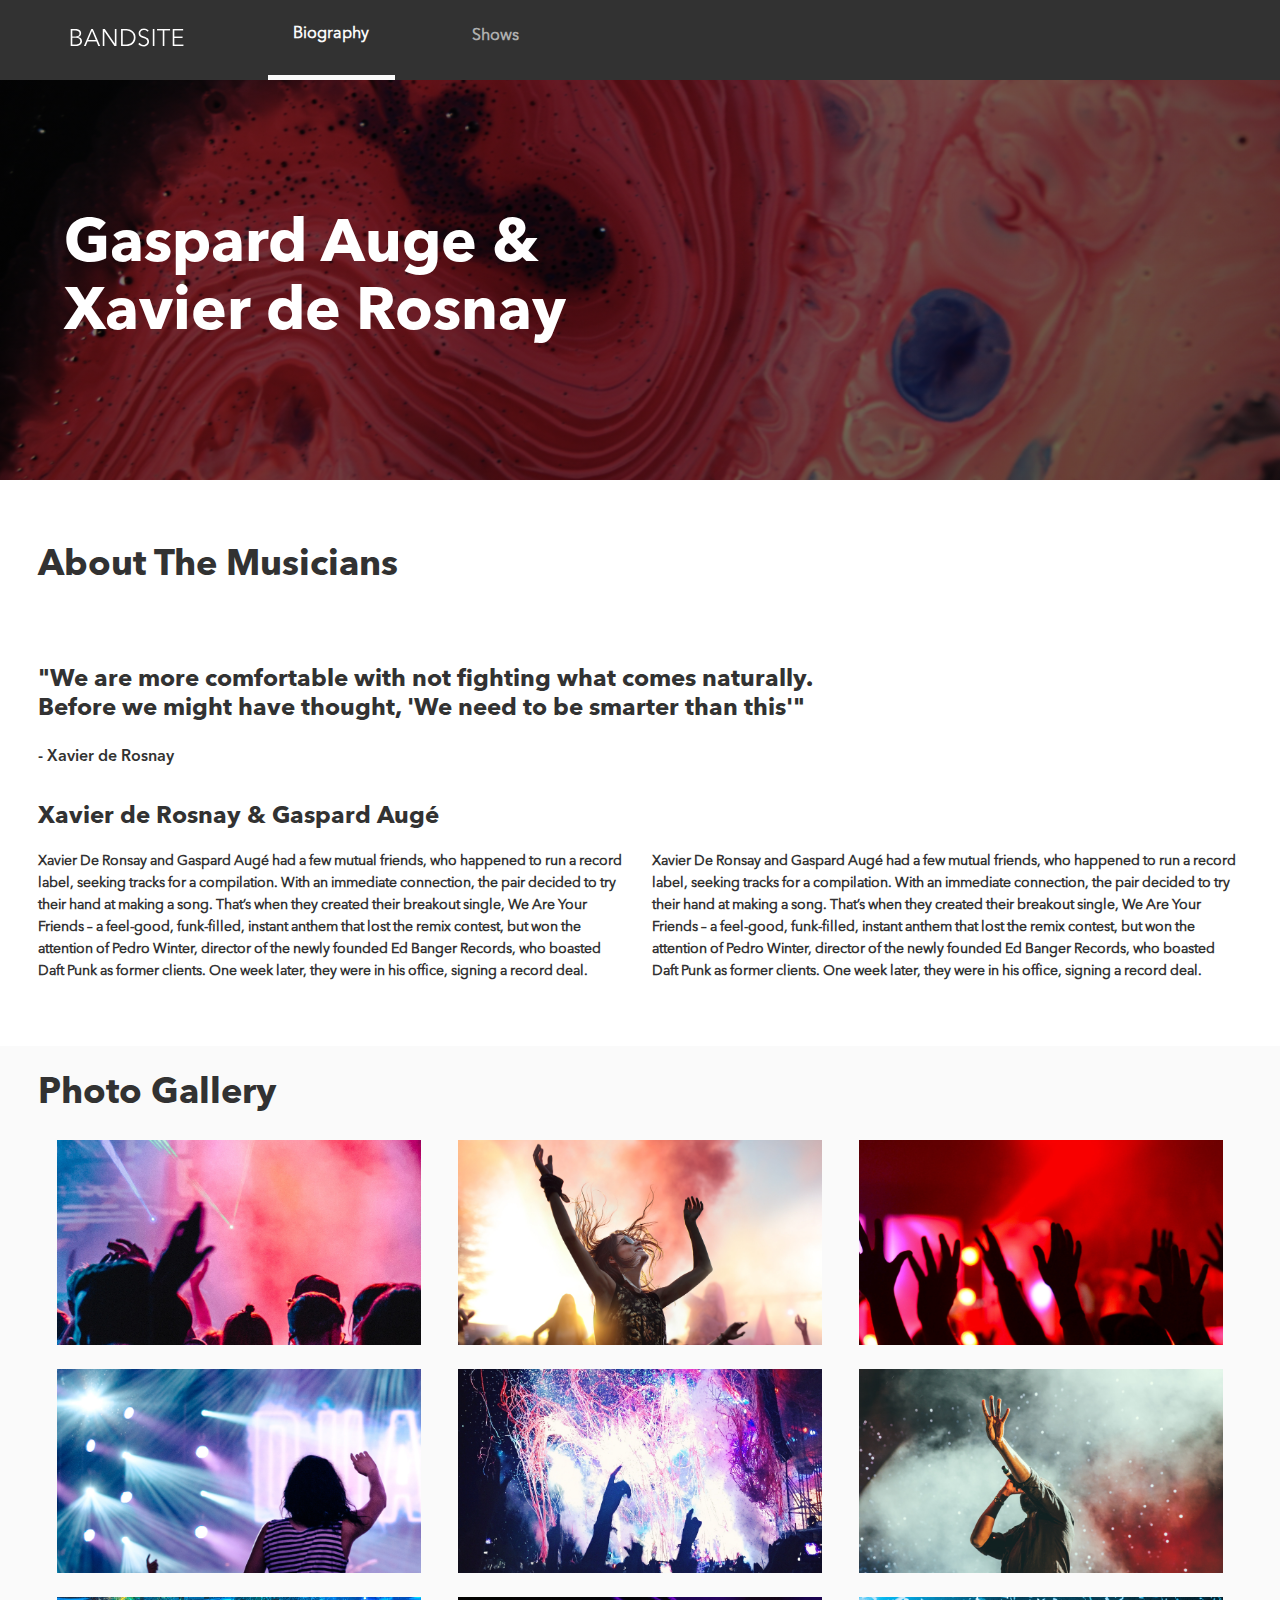
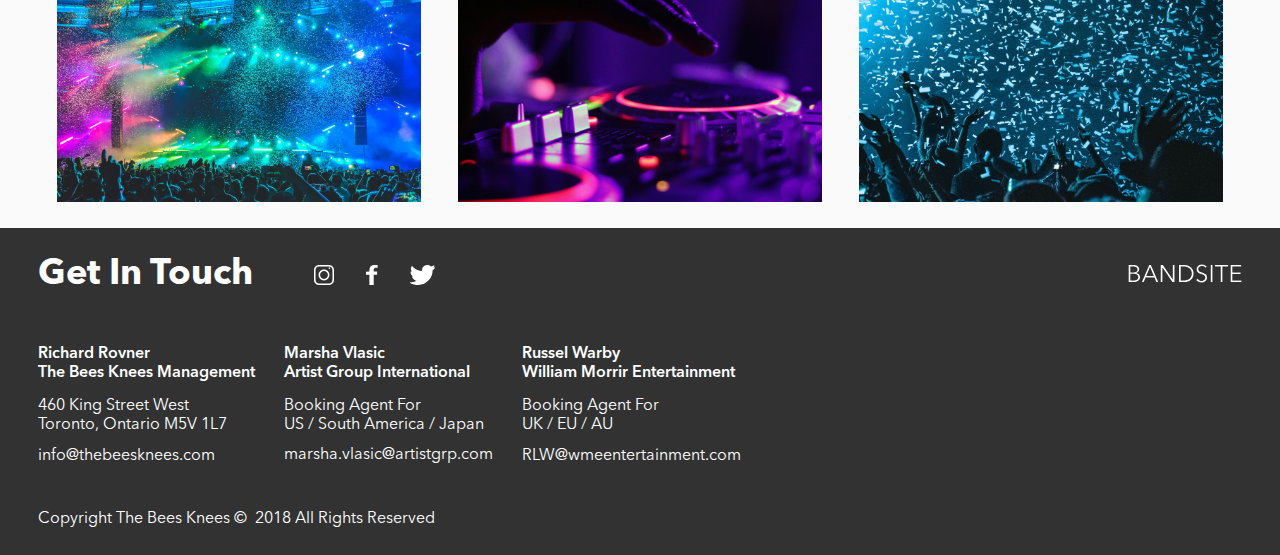
==== commit 3fe22a16: "index.html page looking 9/10 and fully responsive. Fix spacings for 10/10 look" ====
--- a/sprint-1/index.html
+++ b/sprint-1/index.html
@@ -8,32 +8,39 @@
   </head>
   <body>
     <header class="header">
-      <img src="./assets/Logo/Logo-bandsite.svg" alt="BandSite Logo" />
-      <ul>
-        <li>Biography</li>
-        <li>Shows</li>
+      <a class="header__logo" href="./index.html">
+        <img src="./assets/Logo/Logo-bandsite.svg" alt="BandSite Logo" />
+      </a>
+      <ul class="header__list">
+        <li class="header__list-item header__list-item--bio">
+          <h4>Biography</h4>
+        </li>
+        <li class="header__list-item header__list-item--shows">
+          <h4>Shows</h4>
+        </li>
       </ul>
     </header>
     <section class="hero">
-      <h1>Gaspard Auge &</h1>
-      <h1>Xavier de Rosnay</h1>
+      <h1 class="hero__banner-text">Gaspard Auge &</h1>
+      <h1 class="hero__banner-text">Xavier de Rosnay</h1>
     </section>
     <main class="main">
       <div class="main__container">
         <h1 class="main__heading">About The Musicians</h1>
         <img
           class="main__img"
-          src="./assets/Images/Justice-O2-Brixton-Academy-credit-Guifre-de-Peray.jpg"
+          src="./assets/Images/Justice-O2-Brixton-Academy-credit-Guifre-de-Peray.png"
           alt=""
         />
-        <h3 class="main__quote">
+        <h2 class="main__quote">
           "We are more comfortable with not fighting what comes naturally.
+          <br />
           Before we might have thought, 'We need to be smarter than this'"
-        </h3>
-        <h4>- Xavier de Rosnay</h4>
-        <h3>Xavier de Rosnay & Gaspard Augé</h3>
+        </h2>
+        <h4 class="main__quote-author">- Xavier de Rosnay</h4>
+        <h2 class="main__artist-names">Xavier de Rosnay & Gaspard Augé</h2>
         <div class="main__paragraph-container">
-          <p id="first-paragraph">
+          <h4 class="main__first-paragraph">
             Xavier De Ronsay and Gaspard Augé had a few mutual friends, who
             happened to run a record label, seeking tracks for a compilation.
             With an immediate connection, the pair decided to try their hand at
@@ -43,8 +50,9 @@
             director of the newly founded Ed Banger Records, who boasted Daft
             Punk as former clients. One week later, they were in his office,
             signing a record deal.
-          </p>
-          <p id="second-paragraph">
+          </h4>
+          <br />
+          <h4 class="main__second-paragraph">
             Xavier De Ronsay and Gaspard Augé had a few mutual friends, who
             happened to run a record label, seeking tracks for a compilation.
             With an immediate connection, the pair decided to try their hand at
@@ -54,7 +62,7 @@
             director of the newly founded Ed Banger Records, who boasted Daft
             Punk as former clients. One week later, they were in his office,
             signing a record deal.
-          </p>
+          </h4>
         </div>
       </div>
     </main>
@@ -62,38 +70,47 @@
       <h1 class="photo-gallery__heading">Photo Gallery</h1>
       <div class="photo-gallery__image-container">
         <img
+          class="image"
           src="./assets/Images/Photo-gallery-1.jpg"
           alt="first of nine images"
         />
         <img
+          class="image"
           src="./assets/Images/Photo-gallery-2.jpg"
           alt="second of nine images"
         />
         <img
+          class="image"
           src="./assets/Images/Photo-gallery-3.jpg"
           alt="third of nine images"
         />
         <img
+          class="image"
           src="./assets/Images/Photo-gallery-4.jpg"
           alt="fourth of nine images"
         />
         <img
+          class="image"
           src="./assets/Images/Photo-gallery-5.jpg"
           alt="fifth of nine images"
         />
         <img
+          class="image"
           src="./assets/Images/Photo-gallery-6.jpg"
           alt="sixth of nine images"
         />
         <img
+          class="image"
           src="./assets/Images/Photo-gallery-7.jpg"
           alt="seventh of nine images"
         />
         <img
+          class="image"
           src="./assets/Images/Photo-gallery-8.jpg"
           alt="eighth of nine images"
         />
         <img
+          class="image"
           src="./assets/Images/Photo-gallery-9.jpg"
           alt="ninth of nine images"
         />
--- a/sprint-1/styles/main.css
+++ b/sprint-1/styles/main.css
@@ -19,6 +19,7 @@
   -webkit-box-sizing: border-box;
           box-sizing: border-box;
   margin: -4;
+  color: #323232;
 }
 
 *,
@@ -41,20 +42,27 @@
 UTILITY CLASSES
 ============ */
 .section-heading, .main__heading, .photo-gallery__heading, .footer__top-section .footer__heading {
-  font-size: 36px;
-  line-height: 44px;
+  font-size: 24px;
+  line-height: 32px;
   font-family: "avenir-bold";
 }
 
 @media screen and (min-width: 768px) {
-  .section-padding {
-    padding: 2% 5%;
-  }
-}
-
-@media screen and (min-width: 1440px) {
-  .section-padding {
-    padding: 3% 10%;
+  .section-heading, .main__heading, .photo-gallery__heading, .footer__top-section .footer__heading {
+    font-size: 36px;
+    line-height: 44px;
+  }
+}
+
+.h4-paragraph, .main__first-paragraph, .main__second-paragraph {
+  font-size: 13px;
+  line-height: 18px;
+}
+
+@media screen and (min-width: 768px) {
+  .h4-paragraph, .main__first-paragraph, .main__second-paragraph {
+    font-size: 14px;
+    line-height: 22px;
   }
 }
 
@@ -69,6 +77,9 @@
   -webkit-box-direction: normal;
       -ms-flex-direction: column;
           flex-direction: column;
+  -webkit-box-align: center;
+      -ms-flex-align: center;
+          align-items: center;
   background-color: #323232;
   color: #fafafa;
   height: 80px;
@@ -83,27 +94,25 @@
   }
 }
 
-.header img {
+.header__logo {
   margin-bottom: auto;
-  margin-top: 16px;
-  display: inline-block;
-}
-
-@media screen and (min-width: 768px) {
-  .header img {
-    padding: 1rem;
-    margin-right: 56px;
+  margin-top: auto;
+}
+
+@media screen and (min-width: 768px) {
+  .header__logo {
+    margin-right: 5%;
     margin-left: 5%;
   }
 }
 
 @media screen and (min-width: 1440px) {
-  .header img {
-    padding-left: 9%;
-  }
-}
-
-.header ul {
+  .header__logo {
+    margin-left: 13%;
+  }
+}
+
+.header__list {
   list-style: none;
   display: -webkit-box;
   display: -ms-flexbox;
@@ -114,13 +123,13 @@
 }
 
 @media screen and (min-width: 768px) {
-  .header ul {
+  .header__list {
     width: 25%;
     height: 100%;
   }
 }
 
-.header li {
+.header__list-item {
   font-family: "avenir-demi";
   text-align: center;
   width: 50%;
@@ -128,7 +137,7 @@
 }
 
 @media screen and (min-width: 768px) {
-  .header li {
+  .header__list-item {
     display: -webkit-box;
     display: -ms-flexbox;
     display: flex;
@@ -142,11 +151,11 @@
   }
 }
 
-.header li:first-child {
+.header__list-item--bio {
   border-bottom: 5px solid #fafafa;
 }
 
-.header li:nth-child(even) {
+.header__list-item--shows {
   color: #afafaf;
 }
 
@@ -185,21 +194,23 @@
   }
 }
 
-.hero h1 {
+.hero__banner-text {
   font-family: "avenir-bold";
-  font-size: 60px;
-  line-height: 68px;
-  margin-left: 16px;
-}
-
-@media screen and (min-width: 768px) {
-  .hero h1 {
+  font-size: 24px;
+  line-height: 32px;
+  margin-left: 1.5rem;
+}
+
+@media screen and (min-width: 768px) {
+  .hero__banner-text {
     margin-left: 5%;
-  }
-}
-
-@media screen and (min-width: 1440px) {
-  .hero h1 {
+    font-size: 60px;
+    line-height: 68px;
+  }
+}
+
+@media screen and (min-width: 1440px) {
+  .hero__banner-text {
     margin-left: 13%;
   }
 }
@@ -232,83 +243,101 @@
   padding: 5% 3%;
 }
 
-.main__container .main__img {
-  margin-bottom: 5%;
+.main__img {
+  margin-bottom: 3%;
   width: 100%;
-  height: 100%;
-  -o-object-fit: fill;
-     object-fit: fill;
-}
-
-@media screen and (min-width: 1440px) {
-  .main__container .main__img {
+}
+
+@media screen and (min-width: 1440px) {
+  .main__img {
     padding-left: 15%;
     padding-right: 15%;
   }
 }
 
-.main__container .main__quote {
-  margin-bottom: 5%;
-}
-
-@media screen and (min-width: 1440px) {
-  .main__container .main__quote {
+.main__quote {
+  font-family: "avenir-bold";
+  margin-bottom: 2%;
+}
+
+@media screen and (min-width: 1440px) {
+  .main__quote {
     padding-left: 15%;
     padding-right: 15%;
   }
 }
 
-.main__container h4 {
-  margin-bottom: 5%;
-}
-
-@media screen and (min-width: 1440px) {
-  .main__container h4 {
+.main__quote-author {
+  font-family: "avenir-demi";
+  margin-bottom: 3%;
+}
+
+@media screen and (min-width: 1440px) {
+  .main__quote-author {
     padding-left: 15%;
     padding-right: 15%;
   }
 }
 
-.main__container h3 {
-  margin-bottom: 5%;
-}
-
-@media screen and (min-width: 1440px) {
-  .main__container h3 {
+.main__artist-names {
+  font-family: "avenir-bold";
+  margin-bottom: 1.5%;
+}
+
+@media screen and (min-width: 1440px) {
+  .main__artist-names {
     padding-left: 15%;
     padding-right: 15%;
   }
 }
 
-.main__container .main__paragraph-container {
-  display: -webkit-box;
-  display: -ms-flexbox;
-  display: flex;
-  -webkit-box-orient: vertical;
-  -webkit-box-direction: normal;
-      -ms-flex-direction: column;
-          flex-direction: column;
-}
-
-@media screen and (min-width: 768px) {
-  .main__container .main__paragraph-container {
+.main__paragraph-container {
+  display: -webkit-box;
+  display: -ms-flexbox;
+  display: flex;
+  -webkit-box-orient: vertical;
+  -webkit-box-direction: normal;
+      -ms-flex-direction: column;
+          flex-direction: column;
+}
+
+@media screen and (min-width: 768px) {
+  .main__paragraph-container {
     -webkit-box-orient: horizontal;
     -webkit-box-direction: normal;
         -ms-flex-direction: row;
             flex-direction: row;
   }
-  .main__container .main__paragraph-container #first-paragraph {
-    padding-right: 12px;
-  }
-  .main__container .main__paragraph-container #second-paragraph {
-    padding-left: 12px;
-  }
-}
-
-@media screen and (min-width: 1440px) {
-  .main__container .main__paragraph-container {
+}
+
+@media screen and (min-width: 1440px) {
+  .main__paragraph-container {
     padding-left: 15%;
     padding-right: 15%;
+  }
+}
+
+@media screen and (min-width: 768px) {
+  .main__first-paragraph {
+    padding-right: 12px;
+  }
+}
+
+@media screen and (min-width: 1440px) {
+  .main__first-paragraph {
+    padding-right: 20px;
+  }
+}
+
+@media screen and (min-width: 768px) {
+  .main__second-paragraph {
+    padding-left: 12px;
+  }
+}
+
+@media screen and (min-width: 1440px) {
+  .main__second-paragraph {
+    padding-left: 20px;
   }
 }
 
@@ -358,8 +387,8 @@
 }
 
 .photo-gallery__image-container img {
-  margin: 1.5rem 0 0;
-  width: 90vw;
+  margin: 1.5rem auto 0;
+  width: 100%;
 }
 
 @media screen and (min-width: 768px) {
@@ -401,7 +430,7 @@
 
 @media screen and (min-width: 1440px) {
   .footer {
-    padding: 2% 10%;
+    padding: 3% 10%;
   }
 }
 
@@ -423,6 +452,7 @@
     -webkit-box-direction: normal;
         -ms-flex-direction: row;
             flex-direction: row;
+    margin-bottom: 4%;
   }
 }
 
@@ -495,6 +525,7 @@
     -webkit-box-direction: normal;
         -ms-flex-direction: row;
             flex-direction: row;
+    padding-bottom: 1.5%;
   }
 }
 
@@ -510,7 +541,7 @@
 
 .footer__middle-section div .footer__contact-name-and-organization {
   font-family: "avenir-demi";
-  margin-bottom: 5%;
+  margin-bottom: 6%;
 }
 
 .footer__middle-section div .footer__contact-regions {
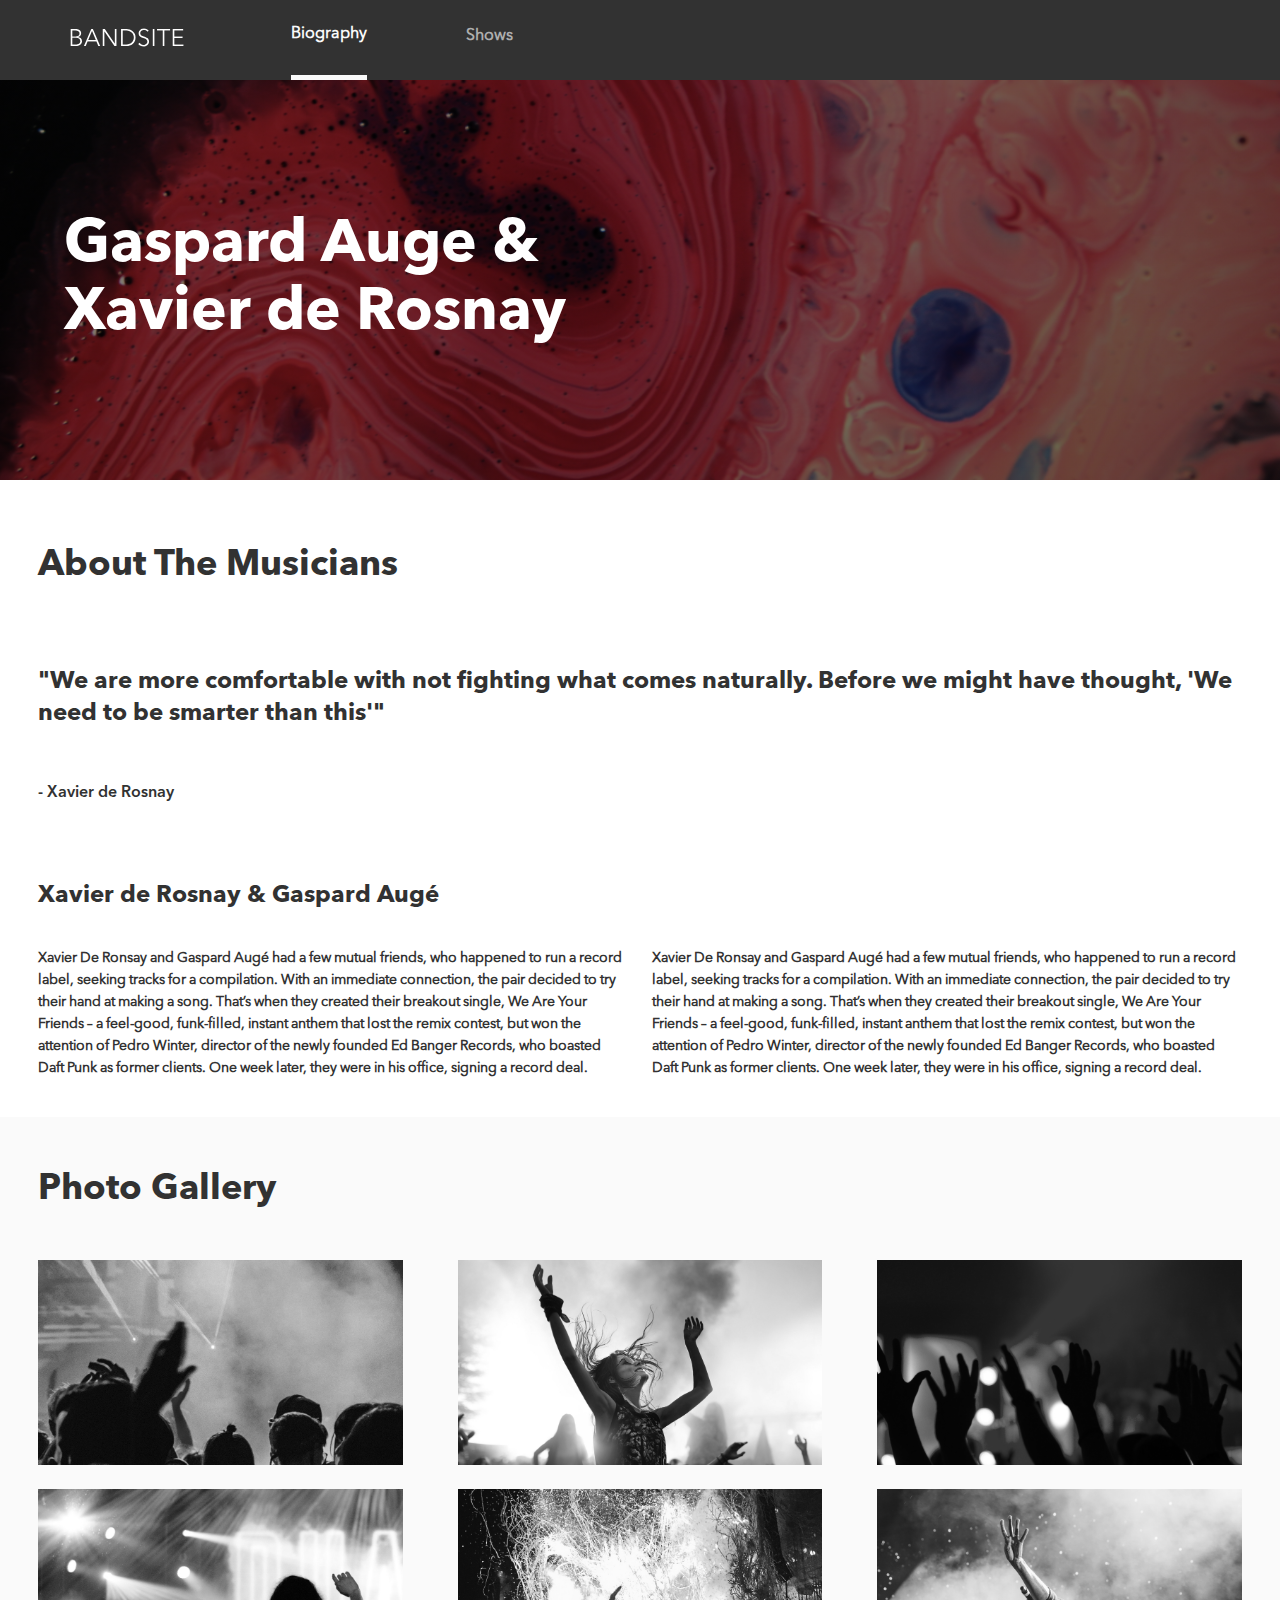
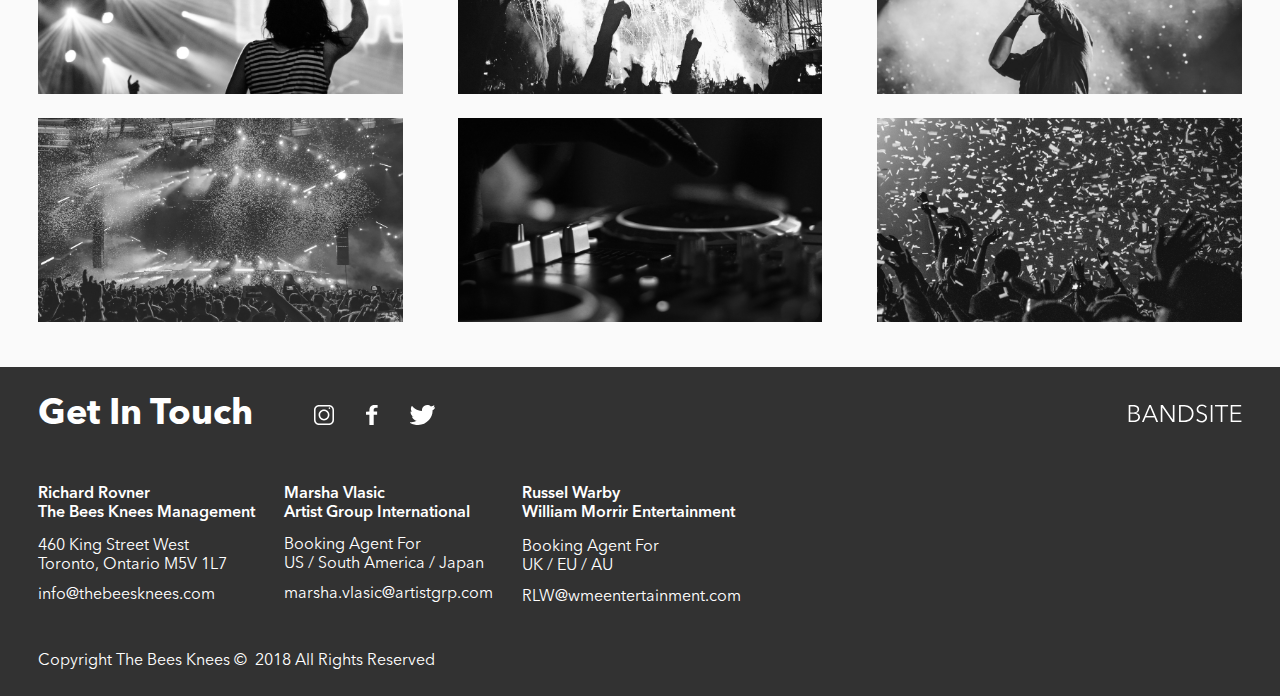
==== commit 4d2920ed: "adding text-styles partial scss + updated main.scss to use classes from that file + heading tags upd" ====
--- a/sprint-1/index.html
+++ b/sprint-1/index.html
@@ -34,10 +34,9 @@
         />
         <h2 class="main__quote">
           "We are more comfortable with not fighting what comes naturally.
-          <br />
           Before we might have thought, 'We need to be smarter than this'"
         </h2>
-        <h4 class="main__quote-author">- Xavier de Rosnay</h4>
+        <p class="main__quote-author">- Xavier de Rosnay</p>
         <h2 class="main__artist-names">Xavier de Rosnay & Gaspard Augé</h2>
         <div class="main__paragraph-container">
           <h4 class="main__first-paragraph">
@@ -66,51 +65,51 @@
         </div>
       </div>
     </main>
-    <section class="photo-gallery">
-      <h1 class="photo-gallery__heading">Photo Gallery</h1>
-      <div class="photo-gallery__image-container">
+    <section class="gallery">
+      <h1 class="gallery__heading">Photo Gallery</h1>
+      <div class="gallery__image-container">
         <img
-          class="image"
+          class="gallery__image"
           src="./assets/Images/Photo-gallery-1.jpg"
           alt="first of nine images"
         />
         <img
-          class="image"
+          class="gallery__image"
           src="./assets/Images/Photo-gallery-2.jpg"
           alt="second of nine images"
         />
         <img
-          class="image"
+          class="gallery__image"
           src="./assets/Images/Photo-gallery-3.jpg"
           alt="third of nine images"
         />
         <img
-          class="image"
+          class="gallery__image"
           src="./assets/Images/Photo-gallery-4.jpg"
           alt="fourth of nine images"
         />
         <img
-          class="image"
+          class="gallery__image"
           src="./assets/Images/Photo-gallery-5.jpg"
           alt="fifth of nine images"
         />
         <img
-          class="image"
+          class="gallery__image"
           src="./assets/Images/Photo-gallery-6.jpg"
           alt="sixth of nine images"
         />
         <img
-          class="image"
+          class="gallery__image"
           src="./assets/Images/Photo-gallery-7.jpg"
           alt="seventh of nine images"
         />
         <img
-          class="image"
+          class="gallery__image"
           src="./assets/Images/Photo-gallery-8.jpg"
           alt="eighth of nine images"
         />
         <img
-          class="image"
+          class="gallery__image"
           src="./assets/Images/Photo-gallery-9.jpg"
           alt="ninth of nine images"
         />
@@ -170,7 +169,11 @@
             <br />
             UK / EU / AU
           </p>
-          <p>RLW@wmeentertainment.com</p>
+          <p>
+            <a href="mailto:RLW@wmeentertainment.com">
+              RLW@wmeentertainment.com
+            </a>
+          </p>
         </div>
       </section>
       <section class="footer__bottom-section">
--- a/sprint-1/styles/main.css
+++ b/sprint-1/styles/main.css
@@ -11,13 +11,77 @@
 @font-face {
   font-family: "avenir-regular";
   src: url("../assets/fonts/avenir-regular.otf");
+}
+
+.h1-hero-header {
+  font-size: 60px;
+  line-height: 68px;
+}
+
+.h1-header,
+.main__quote {
+  font-size: 36px;
+  line-height: 44px;
+}
+
+.h2-header {
+  font-size: 24px;
+  line-height: 32px;
+}
+
+.h3-subheader {
+  font-size: 16px;
+  line-height: 24px;
+}
+
+.h4-paragraph-comments {
+  font-size: 14px;
+  line-height: 22px;
+}
+
+.h4-lists-and-contact-information {
+  font-size: 14px;
+  line-height: 20px;
+}
+
+.h5-labels {
+  font-size: 12px;
+  line-height: 20px;
+}
+
+.h1-header,
+.main__quote {
+  font-size: 24px;
+  line-height: 32px;
+}
+
+.h2-subheader {
+  font-size: 14px;
+  line-height: 22px;
+}
+
+.h4-paragraph,
+.main__first-paragraph,
+.main__second-paragraph {
+  font-size: 13px;
+  line-height: 18px;
+}
+
+.h4-lists-and-contact-information {
+  font-size: 13px;
+  line-height: 18px;
+}
+
+.h5-labels {
+  font-size: 12px;
+  line-height: 20px;
 }
 
 html,
 head,
 body {
   -webkit-box-sizing: border-box;
-          box-sizing: border-box;
+  box-sizing: border-box;
   margin: -4;
   color: #323232;
 }
@@ -28,7 +92,7 @@
   font-family: "avenir-regular";
   margin: inherit;
   -webkit-box-sizing: inherit;
-          box-sizing: inherit;
+  box-sizing: inherit;
 }
 
 ul,
@@ -38,29 +102,44 @@
   padding: 0;
 }
 
+a {
+  text-decoration: none;
+  color: inherit;
+}
+
 /* ============
 UTILITY CLASSES
 ============ */
-.section-heading, .main__heading, .photo-gallery__heading, .footer__top-section .footer__heading {
+.section-heading,
+.main__heading,
+.gallery__heading,
+.footer__top-section .footer__heading {
   font-size: 24px;
   line-height: 32px;
   font-family: "avenir-bold";
 }
 
 @media screen and (min-width: 768px) {
-  .section-heading, .main__heading, .photo-gallery__heading, .footer__top-section .footer__heading {
+  .section-heading,
+  .main__heading,
+  .gallery__heading,
+  .footer__top-section .footer__heading {
     font-size: 36px;
     line-height: 44px;
   }
 }
 
-.h4-paragraph, .main__first-paragraph, .main__second-paragraph {
+.h4-paragraph,
+.main__first-paragraph,
+.main__second-paragraph {
   font-size: 13px;
   line-height: 18px;
 }
 
 @media screen and (min-width: 768px) {
-  .h4-paragraph, .main__first-paragraph, .main__second-paragraph {
+  .h4-paragraph,
+  .main__first-paragraph,
+  .main__second-paragraph {
     font-size: 14px;
     line-height: 22px;
   }
@@ -75,11 +154,11 @@
   display: flex;
   -webkit-box-orient: vertical;
   -webkit-box-direction: normal;
-      -ms-flex-direction: column;
-          flex-direction: column;
+  -ms-flex-direction: column;
+  flex-direction: column;
   -webkit-box-align: center;
-      -ms-flex-align: center;
-          align-items: center;
+  -ms-flex-align: center;
+  align-items: center;
   background-color: #323232;
   color: #fafafa;
   height: 80px;
@@ -89,8 +168,8 @@
   .header {
     -webkit-box-orient: horizontal;
     -webkit-box-direction: normal;
-        -ms-flex-direction: row;
-            flex-direction: row;
+    -ms-flex-direction: row;
+    flex-direction: row;
   }
 }
 
@@ -118,7 +197,7 @@
   display: -ms-flexbox;
   display: flex;
   -ms-flex-pack: distribute;
-      justify-content: space-around;
+  justify-content: space-around;
   width: 100%;
 }
 
@@ -136,18 +215,20 @@
   padding-bottom: 2%;
 }
 
+.header__list-item :hover {
+  color: lightcoral;
+}
+
 @media screen and (min-width: 768px) {
   .header__list-item {
     display: -webkit-box;
     display: -ms-flexbox;
     display: flex;
     -webkit-box-align: center;
-        -ms-flex-align: center;
-            align-items: center;
+    -ms-flex-align: center;
+    align-items: center;
     height: 100%;
     width: auto;
-    margin-right: 2vw;
-    margin-left: 2vw;
   }
 }
 
@@ -164,8 +245,15 @@
 ============= */
 .hero {
   color: #ffffff;
-  background: -webkit-gradient(linear, left bottom, left top, from(rgba(0, 0, 0, 0.5))), url(../assets/Images/adrien-converse-xzH7K6nVVgI-unsplash.jpg);
-  background: linear-gradient(0deg, rgba(0, 0, 0, 0.5)), url(../assets/Images/adrien-converse-xzH7K6nVVgI-unsplash.jpg);
+  background: -webkit-gradient(
+      linear,
+      left bottom,
+      left top,
+      from(rgba(0, 0, 0, 0.5))
+    ),
+    url(../assets/Images/adrien-converse-xzH7K6nVVgI-unsplash.jpg);
+  background: linear-gradient(0deg, rgba(0, 0, 0, 0.5)),
+    url(../assets/Images/adrien-converse-xzH7K6nVVgI-unsplash.jpg);
   background-position: center;
   background-size: cover;
   width: 100vw;
@@ -175,11 +263,11 @@
   display: flex;
   -webkit-box-orient: vertical;
   -webkit-box-direction: normal;
-      -ms-flex-direction: column;
-          flex-direction: column;
+  -ms-flex-direction: column;
+  flex-direction: column;
   -webkit-box-pack: center;
-      -ms-flex-pack: center;
-          justify-content: center;
+  -ms-flex-pack: center;
+  justify-content: center;
 }
 
 @media screen and (min-width: 768px) {
@@ -224,8 +312,8 @@
   display: flex;
   -webkit-box-orient: vertical;
   -webkit-box-direction: normal;
-      -ms-flex-direction: column;
-          flex-direction: column;
+  -ms-flex-direction: column;
+  flex-direction: column;
 }
 
 .main__heading {
@@ -240,7 +328,7 @@
 }
 
 .main__container {
-  padding: 5% 3%;
+  padding: 5% 3% 3%;
 }
 
 .main__img {
@@ -256,8 +344,15 @@
 }
 
 .main__quote {
-  font-family: "avenir-bold";
-  margin-bottom: 2%;
+  font-family: "avenir-demi";
+  margin-bottom: 9%;
+}
+
+@media screen and (min-width: 768px) {
+  .main__quote {
+    font-family: "avenir-bold";
+    margin-bottom: 4.5%;
+  }
 }
 
 @media screen and (min-width: 1440px) {
@@ -269,7 +364,13 @@
 
 .main__quote-author {
   font-family: "avenir-demi";
-  margin-bottom: 3%;
+  margin-bottom: 9%;
+}
+
+@media screen and (min-width: 768px) {
+  .main__quote-author {
+    margin-bottom: 6.5%;
+  }
 }
 
 @media screen and (min-width: 1440px) {
@@ -280,8 +381,15 @@
 }
 
 .main__artist-names {
-  font-family: "avenir-bold";
+  font-family: "avenir-demi";
   margin-bottom: 1.5%;
+}
+
+@media screen and (min-width: 768px) {
+  .main__artist-names {
+    font-family: "avenir-bold";
+    margin-bottom: 3%;
+  }
 }
 
 @media screen and (min-width: 1440px) {
@@ -297,16 +405,16 @@
   display: flex;
   -webkit-box-orient: vertical;
   -webkit-box-direction: normal;
-      -ms-flex-direction: column;
-          flex-direction: column;
+  -ms-flex-direction: column;
+  flex-direction: column;
 }
 
 @media screen and (min-width: 768px) {
   .main__paragraph-container {
     -webkit-box-orient: horizontal;
     -webkit-box-direction: normal;
-        -ms-flex-direction: row;
-            flex-direction: row;
+    -ms-flex-direction: row;
+    flex-direction: row;
   }
 }
 
@@ -344,61 +452,73 @@
 /* ==============
 - PHOTO GALLERY -
 ============== */
-.photo-gallery {
+.gallery {
   background-color: #fafafa;
   display: -webkit-box;
   display: -ms-flexbox;
   display: flex;
   -webkit-box-orient: vertical;
   -webkit-box-direction: normal;
-      -ms-flex-direction: column;
-          flex-direction: column;
-  padding: 2% 3%;
-}
-
-@media screen and (min-width: 1440px) {
-  .photo-gallery {
-    padding: 2% 10%;
-  }
-}
-
-.photo-gallery__image-container {
-  display: -webkit-box;
-  display: -ms-flexbox;
-  display: flex;
-  -webkit-box-orient: vertical;
-  -webkit-box-direction: normal;
-      -ms-flex-direction: column;
-          flex-direction: column;
+  -ms-flex-direction: column;
+  flex-direction: column;
+  padding: 6% 3% 10%;
+}
+
+@media screen and (min-width: 768px) {
+  .gallery {
+    padding: 4% 3% 3.5%;
+  }
+}
+
+.gallery__heading {
+  margin-bottom: 2%;
+}
+
+.gallery__image-container {
+  display: -webkit-box;
+  display: -ms-flexbox;
+  display: flex;
+  -webkit-box-orient: vertical;
+  -webkit-box-direction: normal;
+  -ms-flex-direction: column;
+  flex-direction: column;
   -webkit-box-pack: justify;
-      -ms-flex-pack: justify;
-          justify-content: space-between;
-}
-
-@media screen and (min-width: 768px) {
-  .photo-gallery__image-container {
+  -ms-flex-pack: justify;
+  justify-content: space-between;
+}
+
+@media screen and (min-width: 768px) {
+  .gallery__image-container {
     -webkit-box-orient: horizontal;
     -webkit-box-direction: normal;
-        -ms-flex-direction: row;
-            flex-direction: row;
+    -ms-flex-direction: row;
+    flex-direction: row;
     -ms-flex-wrap: wrap;
-        flex-wrap: wrap;
-  }
-}
-
-.photo-gallery__image-container img {
+    flex-wrap: wrap;
+  }
+}
+
+.gallery__image {
   margin: 1.5rem auto 0;
   width: 100%;
-}
-
-@media screen and (min-width: 768px) {
-  .photo-gallery__image-container img {
+  -webkit-filter: grayscale(100%);
+  filter: grayscale(100%);
+}
+
+.gallery__image :hover {
+  -webkit-filter: none;
+  filter: none;
+}
+
+@media screen and (min-width: 768px) {
+  .gallery__image {
+    margin: 1.5rem 0 0;
     width: 28.5vw;
   }
 }
 
 @media screen and (min-width: 1440px) {
-  .photo-gallery__image-container img {
+  .gallery__image {
     width: 25vw;
   }
 }
@@ -412,8 +532,8 @@
   display: flex;
   -webkit-box-orient: vertical;
   -webkit-box-direction: normal;
-      -ms-flex-direction: column;
-          flex-direction: column;
+  -ms-flex-direction: column;
+  flex-direction: column;
   background-color: #323232;
   color: #ffffff;
   padding: 2% 3%;
@@ -440,8 +560,8 @@
   display: flex;
   -webkit-box-orient: vertical;
   -webkit-box-direction: normal;
-      -ms-flex-direction: column;
-          flex-direction: column;
+  -ms-flex-direction: column;
+  flex-direction: column;
   position: relative;
   margin-bottom: 1%;
 }
@@ -450,8 +570,8 @@
   .footer__top-section {
     -webkit-box-orient: horizontal;
     -webkit-box-direction: normal;
-        -ms-flex-direction: row;
-            flex-direction: row;
+    -ms-flex-direction: row;
+    flex-direction: row;
     margin-bottom: 4%;
   }
 }
@@ -466,8 +586,8 @@
   display: -ms-flexbox;
   display: flex;
   -webkit-box-align: center;
-      -ms-flex-align: center;
-          align-items: center;
+  -ms-flex-align: center;
+  align-items: center;
   margin-top: 2%;
   margin-bottom: 2%;
 }
@@ -485,8 +605,8 @@
   display: flex;
   -webkit-box-orient: horizontal;
   -webkit-box-direction: normal;
-      -ms-flex-direction: row;
-          flex-direction: row;
+  -ms-flex-direction: row;
+  flex-direction: row;
 }
 
 .footer__top-section .footer__icon-container .footer__icons img {
@@ -514,8 +634,8 @@
   display: flex;
   -webkit-box-orient: vertical;
   -webkit-box-direction: normal;
-      -ms-flex-direction: column;
-          flex-direction: column;
+  -ms-flex-direction: column;
+  flex-direction: column;
   margin-bottom: 1%;
 }
 
@@ -523,8 +643,8 @@
   .footer__middle-section {
     -webkit-box-orient: horizontal;
     -webkit-box-direction: normal;
-        -ms-flex-direction: row;
-            flex-direction: row;
+    -ms-flex-direction: row;
+    flex-direction: row;
     padding-bottom: 1.5%;
   }
 }
@@ -554,16 +674,16 @@
   display: flex;
   -webkit-box-orient: vertical;
   -webkit-box-direction: normal;
-      -ms-flex-direction: column;
-          flex-direction: column;
+  -ms-flex-direction: column;
+  flex-direction: column;
 }
 
 @media screen and (min-width: 768px) {
   .footer__bottom-section {
     -webkit-box-orient: horizontal;
     -webkit-box-direction: normal;
-        -ms-flex-direction: row;
-            flex-direction: row;
-  }
-}
-/*# sourceMappingURL=main.css.map */+    -ms-flex-direction: row;
+    flex-direction: row;
+  }
+}
+/*# sourceMappingURL=main.css.map */
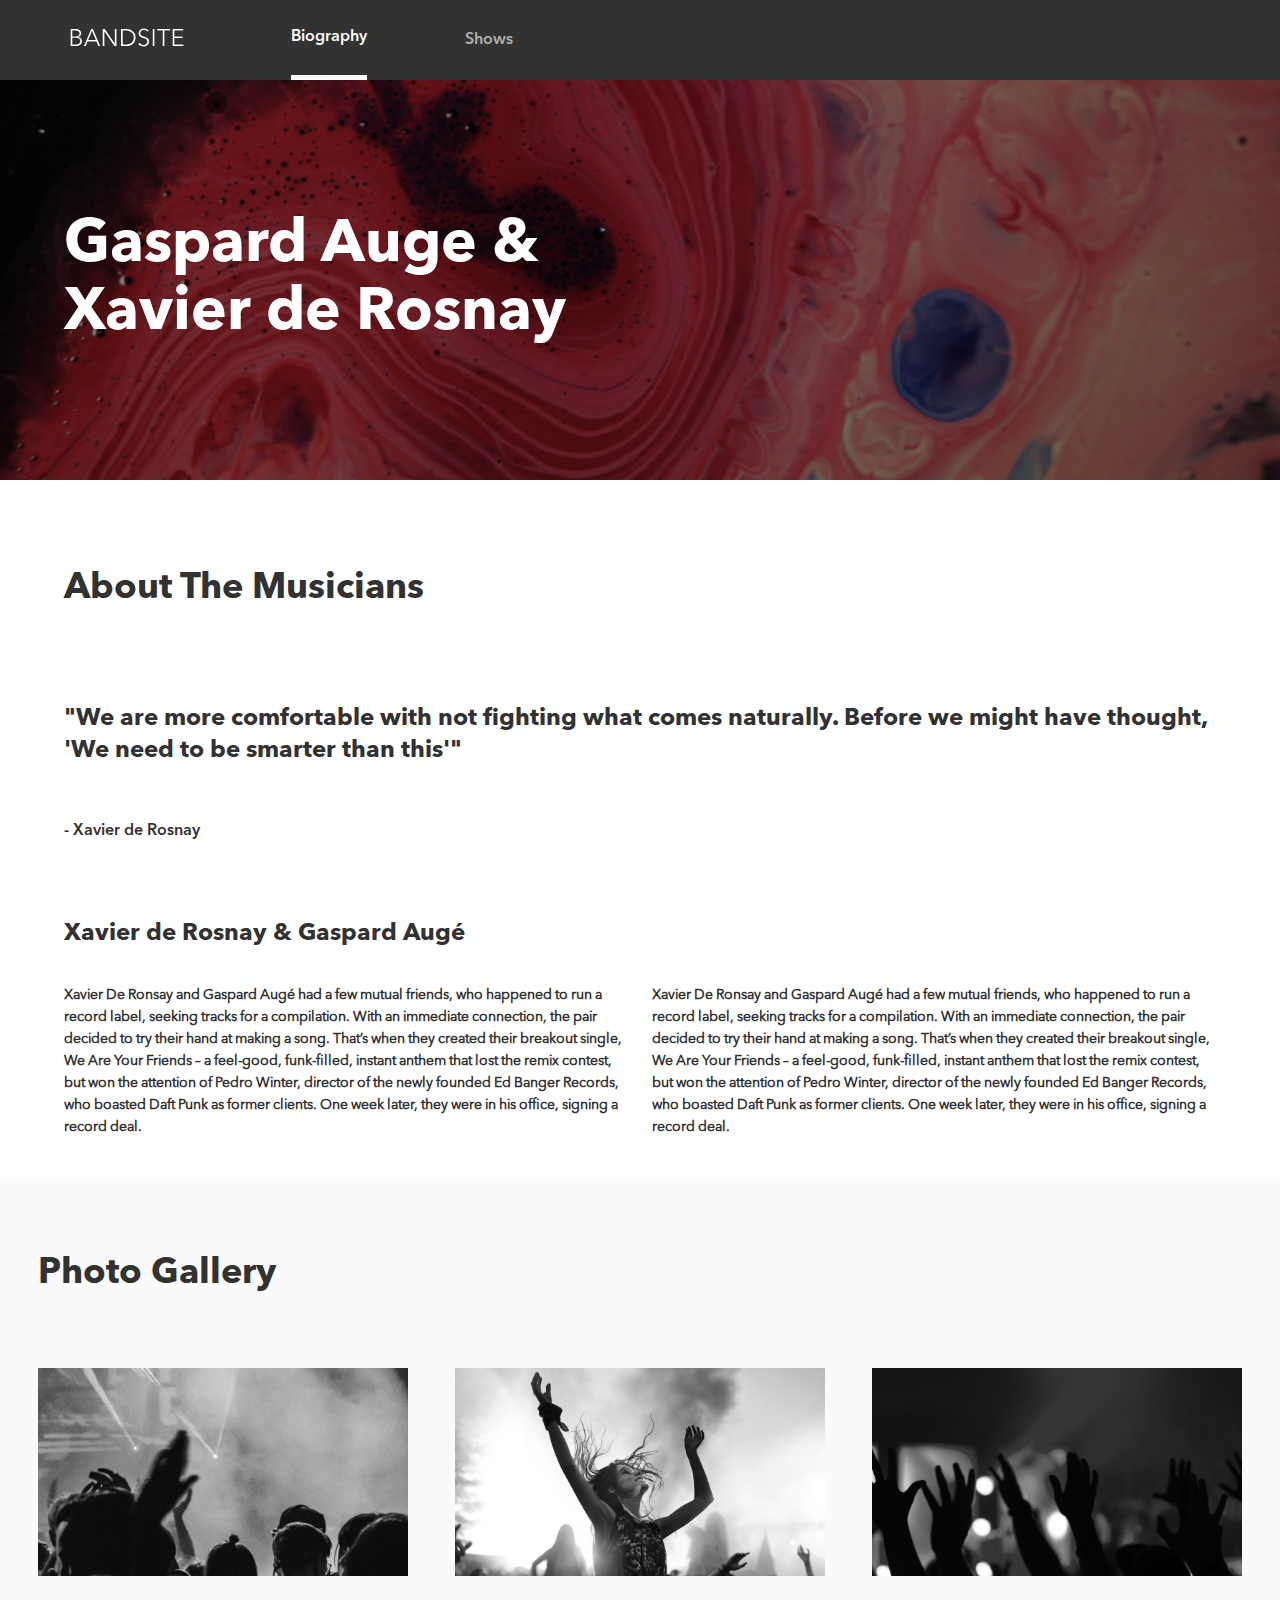
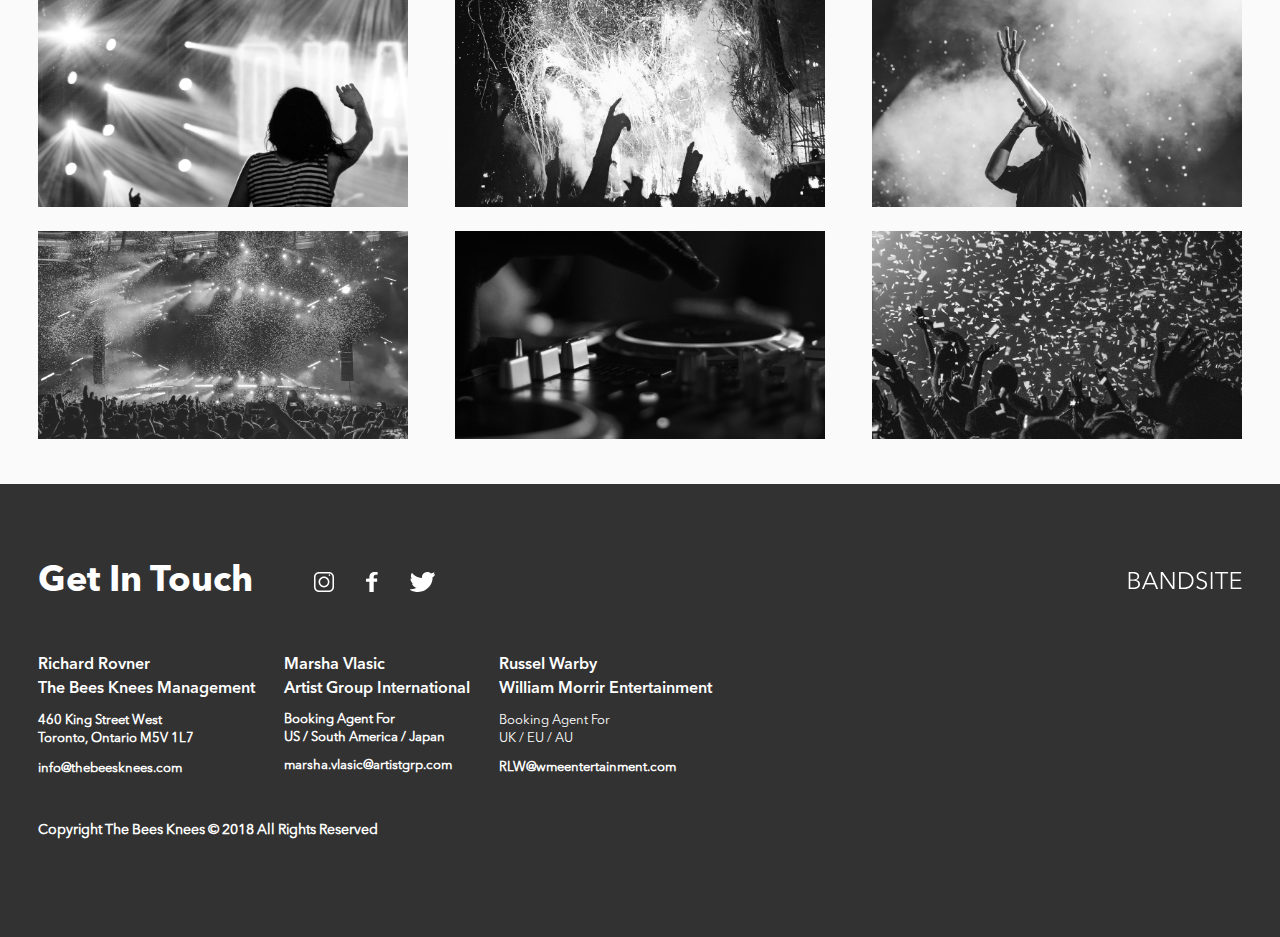
==== commit 434ea434: "main.scss file has been split into partials organized by section; index.html complete 100%" ====
--- a/sprint-1/index.html
+++ b/sprint-1/index.html
@@ -13,10 +13,10 @@
       </a>
       <ul class="header__list">
         <li class="header__list-item header__list-item--bio">
-          <h4>Biography</h4>
+          Biography
         </li>
         <li class="header__list-item header__list-item--shows">
-          <h4>Shows</h4>
+          Shows
         </li>
       </ul>
     </header>
@@ -25,44 +25,40 @@
       <h1 class="hero__banner-text">Xavier de Rosnay</h1>
     </section>
     <main class="main">
-      <div class="main__container">
-        <h1 class="main__heading">About The Musicians</h1>
-        <img
-          class="main__img"
-          src="./assets/Images/Justice-O2-Brixton-Academy-credit-Guifre-de-Peray.png"
-          alt=""
-        />
-        <h2 class="main__quote">
-          "We are more comfortable with not fighting what comes naturally.
-          Before we might have thought, 'We need to be smarter than this'"
-        </h2>
-        <p class="main__quote-author">- Xavier de Rosnay</p>
-        <h2 class="main__artist-names">Xavier de Rosnay & Gaspard Augé</h2>
-        <div class="main__paragraph-container">
-          <h4 class="main__first-paragraph">
-            Xavier De Ronsay and Gaspard Augé had a few mutual friends, who
-            happened to run a record label, seeking tracks for a compilation.
-            With an immediate connection, the pair decided to try their hand at
-            making a song. That’s when they created their breakout single, We
-            Are Your Friends – a feel-good, funk-filled, instant anthem that
-            lost the remix contest, but won the attention of Pedro Winter,
-            director of the newly founded Ed Banger Records, who boasted Daft
-            Punk as former clients. One week later, they were in his office,
-            signing a record deal.
-          </h4>
-          <br />
-          <h4 class="main__second-paragraph">
-            Xavier De Ronsay and Gaspard Augé had a few mutual friends, who
-            happened to run a record label, seeking tracks for a compilation.
-            With an immediate connection, the pair decided to try their hand at
-            making a song. That’s when they created their breakout single, We
-            Are Your Friends – a feel-good, funk-filled, instant anthem that
-            lost the remix contest, but won the attention of Pedro Winter,
-            director of the newly founded Ed Banger Records, who boasted Daft
-            Punk as former clients. One week later, they were in his office,
-            signing a record deal.
-          </h4>
-        </div>
+      <h1 class="main__heading">About The Musicians</h1>
+      <img
+        class="main__img"
+        src="./assets/Images/Justice-O2-Brixton-Academy-credit-Guifre-de-Peray.png"
+        alt=""
+      />
+      <h2 class="main__quote">
+        "We are more comfortable with not fighting what comes naturally. Before
+        we might have thought, 'We need to be smarter than this'"
+      </h2>
+      <h4 class="main__quote-author">- Xavier de Rosnay</h4>
+      <h2 class="main__artist-names">Xavier de Rosnay & Gaspard Augé</h2>
+      <div class="main__paragraph-container">
+        <h4 class="main__first-paragraph">
+          Xavier De Ronsay and Gaspard Augé had a few mutual friends, who
+          happened to run a record label, seeking tracks for a compilation. With
+          an immediate connection, the pair decided to try their hand at making
+          a song. That’s when they created their breakout single, We Are Your
+          Friends – a feel-good, funk-filled, instant anthem that lost the remix
+          contest, but won the attention of Pedro Winter, director of the newly
+          founded Ed Banger Records, who boasted Daft Punk as former clients.
+          One week later, they were in his office, signing a record deal.
+        </h4>
+        <br />
+        <h4 class="main__second-paragraph">
+          Xavier De Ronsay and Gaspard Augé had a few mutual friends, who
+          happened to run a record label, seeking tracks for a compilation. With
+          an immediate connection, the pair decided to try their hand at making
+          a song. That’s when they created their breakout single, We Are Your
+          Friends – a feel-good, funk-filled, instant anthem that lost the remix
+          contest, but won the attention of Pedro Winter, director of the newly
+          founded Ed Banger Records, who boasted Daft Punk as former clients.
+          One week later, they were in his office, signing a record deal.
+        </h4>
       </div>
     </main>
     <section class="gallery">
@@ -119,12 +115,10 @@
       <section class="footer__top-section">
         <h1 class="footer__heading">Get In Touch</h1>
         <div class="footer__icon-container">
-          <div class="footer__icons">
-            <img src="./assets/Icons/SVG/Icon-instagram.svg" alt="" />
-            <img src="./assets/Icons/SVG/Icon-facebook.svg" alt="" />
-            <img src="./assets/Icons/SVG/Icon-twitter.svg" alt="" />
+            <img class="footer__icon" src="./assets/Icons/SVG/Icon-instagram.svg" alt="" />
+            <img class="footer__icon" src="./assets/Icons/SVG/Icon-facebook.svg" alt="" />
+            <img class="footer__icon" src="./assets/Icons/SVG/Icon-twitter.svg" alt="" />
           </div>
-        </div>
         <img
           class="footer__logo"
           src="./assets/Logo/Logo-bandsite.svg"
@@ -132,53 +126,53 @@
         />
       </section>
       <section class="footer__middle-section">
-        <div>
-          <h4 class="footer__contact-name-and-organization">
+        <div class="footer__contact-container">
+          <h2 class="footer__contact-name-and-organization">
             Richard Rovner
             <br />
             The Bees Knees Management
-          </h4>
-          <p class="footer__contact-regions">
+          </h2>
+          <h4 class="footer__contact-regions">
             460 King Street West
             <br />
             Toronto, Ontario M5V 1L7
-          </p>
-          <p>info@thebeesknees.com</p>
+          </h4>
+          <h4 class="footer__email"> <a href="mailto:info@thebeesknees.com"> info@thebeesknees.com </a> </h4>
         </div>
-        <div>
-          <h4 class="footer__contact-name-and-organization">
+        <div class="footer__contact-container">
+          <h2 class="footer__contact-name-and-organization">
             Marsha Vlasic
             <br />
             Artist Group International
-          </h4>
-          <p class="footer__contact-regions">
+          </h2>
+          <h4 class="footer__contact-regions">
             Booking Agent For
             <br />
             US / South America / Japan
-          </p>
-          <p>marsha.vlasic@artistgrp.com</p>
+          </h4>
+          <h4 class="footer__email"> <a href="mailto:marsha.vlasic@artistgrp.com"> marsha.vlasic@artistgrp.com </a> </h4>
         </div>
-        <div>
-          <h4 class="footer__contact-name-and-organization">
+        <div class="footer__contact-container">
+          <h2 class="footer__contact-name-and-organization">
             Russel Warby
             <br />
             William Morrir Entertainment
-          </h4>
+          </h2>
           <p class="footer__contact-regions">
             Booking Agent For
             <br />
             UK / EU / AU
-          </p>
-          <p>
+          </h4>
+          <h4 class="footer__email">
             <a href="mailto:RLW@wmeentertainment.com">
               RLW@wmeentertainment.com
             </a>
-          </p>
+          </h4>
         </div>
       </section>
       <section class="footer__bottom-section">
-        <p>Copyright The Bees Knees &copy; &nbsp;</p>
-        <p>2018 All Rights Reserved</p>
+        <h4 class="footer__copyright">Copyright The Bees Knees &copy; 2018&nbsp;</h4>
+        <h4 class="footer__copyright">All Rights Reserved</h4>
       </section>
     </footer>
   </body>
--- a/sprint-1/styles/main.css
+++ b/sprint-1/styles/main.css
@@ -13,75 +13,631 @@
   src: url("../assets/fonts/avenir-regular.otf");
 }
 
-.h1-hero-header {
-  font-size: 60px;
-  line-height: 68px;
-}
-
-.h1-header,
-.main__quote {
-  font-size: 36px;
-  line-height: 44px;
-}
-
-.h2-header {
+/* = = = = = = = = = = = = = = = 
+= = = = = = = = = = = = = = = */
+/* = = = = = = = = = = = = = = = 
+= = = = = = = = = = = = = = = */
+/* = = = = = = = = = = = = = = = 
+= = = = = = = = = = = = = = = */
+/* = = = = = = = = = = = = = = = 
+= = = = = = = = = = = = = = = */
+/* = = = = = = = = = = = = = = = 
+= = = = = = = = = = = = = = = */
+/* = = = = = = = = = = = = = = = 
+= = = = = = = = = = = = = = = */
+/* ============
+- H E A D E R -
+============ */
+.header {
+  display: -webkit-box;
+  display: -ms-flexbox;
+  display: flex;
+  -webkit-box-orient: vertical;
+  -webkit-box-direction: normal;
+      -ms-flex-direction: column;
+          flex-direction: column;
+  -webkit-box-align: center;
+      -ms-flex-align: center;
+          align-items: center;
+  background-color: #323232;
+  color: #fafafa;
+  height: 80px;
+}
+
+@media screen and (min-width: 768px) {
+  .header {
+    -webkit-box-orient: horizontal;
+    -webkit-box-direction: normal;
+        -ms-flex-direction: row;
+            flex-direction: row;
+  }
+}
+
+.header__logo {
+  margin-bottom: auto;
+  margin-top: auto;
+}
+
+@media screen and (min-width: 768px) {
+  .header__logo {
+    margin-right: 5%;
+    margin-left: 5%;
+  }
+}
+
+@media screen and (min-width: 1440px) {
+  .header__logo {
+    margin-left: 13%;
+  }
+}
+
+.header__list {
+  list-style: none;
+  display: -webkit-box;
+  display: -ms-flexbox;
+  display: flex;
+  -ms-flex-pack: distribute;
+      justify-content: space-around;
+  width: 100%;
+}
+
+@media screen and (min-width: 768px) {
+  .header__list {
+    width: 25%;
+    height: 100%;
+  }
+}
+
+.header__list-item {
+  font-family: "avenir-demi";
+  text-align: center;
+  width: 50%;
+  padding-bottom: 3%;
+}
+
+.header__list-item :hover {
+  color: lightcoral;
+}
+
+@media screen and (min-width: 768px) {
+  .header__list-item {
+    display: -webkit-box;
+    display: -ms-flexbox;
+    display: flex;
+    -webkit-box-align: center;
+        -ms-flex-align: center;
+            align-items: center;
+    height: 100%;
+    width: auto;
+    padding-bottom: 0%;
+  }
+}
+
+.header__list-item--bio {
+  border-bottom: 5px solid #fafafa;
+}
+
+.header__list-item--shows {
+  color: #afafaf;
+}
+
+/* =============
+- HERO SECTION -
+============= */
+.hero {
+  color: #ffffff;
+  background: -webkit-gradient(linear, left bottom, left top, from(rgba(0, 0, 0, 0.5))), url(../assets/Images/adrien-converse-xzH7K6nVVgI-unsplash.jpg);
+  background: linear-gradient(0deg, rgba(0, 0, 0, 0.5)), url(../assets/Images/adrien-converse-xzH7K6nVVgI-unsplash.jpg);
+  background-position: center;
+  background-size: cover;
+  width: 100vw;
+  height: 183px;
+  display: -webkit-box;
+  display: -ms-flexbox;
+  display: flex;
+  -webkit-box-orient: vertical;
+  -webkit-box-direction: normal;
+      -ms-flex-direction: column;
+          flex-direction: column;
+  -webkit-box-pack: center;
+      -ms-flex-pack: center;
+          justify-content: center;
+}
+
+@media screen and (min-width: 768px) {
+  .hero {
+    height: 400px;
+  }
+}
+
+@media screen and (min-width: 1440px) {
+  .hero {
+    height: 670px;
+  }
+}
+
+.hero__banner-text {
   font-size: 24px;
   line-height: 32px;
-}
-
-.h3-subheader {
+  font-family: "avenir-bold";
+  margin-left: 5%;
+}
+
+@media screen and (min-width: 768px) {
+  .hero__banner-text {
+    margin-left: 5%;
+    font-size: 60px;
+    line-height: 68px;
+  }
+}
+
+@media screen and (min-width: 1440px) {
+  .hero__banner-text {
+    margin-left: 13%;
+  }
+}
+
+/* ===================
+MAIN BIOGRAPHY SECTION
+=================== */
+.main {
+  display: -webkit-box;
+  display: -ms-flexbox;
+  display: flex;
+  -webkit-box-orient: vertical;
+  -webkit-box-direction: normal;
+      -ms-flex-direction: column;
+          flex-direction: column;
+  padding: 5% 5% 3%;
+}
+
+.main__heading {
+  padding-bottom: 5%;
+}
+
+@media screen and (min-width: 1440px) {
+  .main__heading {
+    padding-left: 8%;
+  }
+}
+
+.main__img {
+  margin-bottom: 3%;
+  width: 100%;
+}
+
+@media screen and (min-width: 1440px) {
+  .main__img {
+    padding-left: 15%;
+    padding-right: 15%;
+  }
+}
+
+.main__quote {
   font-size: 16px;
   line-height: 24px;
-}
-
-.h4-paragraph-comments {
-  font-size: 14px;
-  line-height: 22px;
-}
-
-.h4-lists-and-contact-information {
-  font-size: 14px;
-  line-height: 20px;
-}
-
-.h5-labels {
-  font-size: 12px;
-  line-height: 20px;
-}
-
-.h1-header,
-.main__quote {
-  font-size: 24px;
-  line-height: 32px;
-}
-
-.h2-subheader {
-  font-size: 14px;
-  line-height: 22px;
-}
-
-.h4-paragraph,
-.main__first-paragraph,
+  font-family: "avenir-demi";
+  margin-bottom: 9%;
+}
+
+@media screen and (min-width: 768px) {
+  .main__quote {
+    font-family: "avenir-bold";
+    margin-bottom: 4.5%;
+    font-size: 24px;
+    line-height: 32px;
+  }
+}
+
+@media screen and (min-width: 1440px) {
+  .main__quote {
+    padding-left: 15%;
+    padding-right: 15%;
+    margin-bottom: 2.5%;
+  }
+}
+
+.main__quote-author {
+  font-size: 13px;
+  line-height: 18px;
+  font-family: "avenir-demi";
+  margin-bottom: 9%;
+}
+
+@media screen and (min-width: 768px) {
+  .main__quote-author {
+    font-size: 16px;
+    line-height: 24px;
+    font-family: "avenir-demi";
+    margin-bottom: 6.5%;
+  }
+}
+
+@media screen and (min-width: 1440px) {
+  .main__quote-author {
+    padding-left: 15%;
+    padding-right: 15%;
+    margin-bottom: 3.5%;
+  }
+}
+
+.main__artist-names {
+  font-size: 16px;
+  line-height: 24px;
+  font-family: "avenir-demi";
+  margin-bottom: 5%;
+}
+
+@media screen and (min-width: 768px) {
+  .main__artist-names {
+    font-size: 24px;
+    line-height: 32px;
+    font-family: "avenir-bold";
+    margin-bottom: 3%;
+  }
+}
+
+@media screen and (min-width: 1440px) {
+  .main__artist-names {
+    padding-left: 15%;
+    padding-right: 15%;
+    margin-bottom: 1.5%;
+  }
+}
+
+.main__paragraph-container {
+  display: -webkit-box;
+  display: -ms-flexbox;
+  display: flex;
+  -webkit-box-orient: vertical;
+  -webkit-box-direction: normal;
+      -ms-flex-direction: column;
+          flex-direction: column;
+}
+
+@media screen and (min-width: 768px) {
+  .main__paragraph-container {
+    -webkit-box-orient: horizontal;
+    -webkit-box-direction: normal;
+        -ms-flex-direction: row;
+            flex-direction: row;
+  }
+}
+
+@media screen and (min-width: 1440px) {
+  .main__paragraph-container {
+    padding-left: 15%;
+    padding-right: 15%;
+  }
+}
+
+.main__first-paragraph {
+  font-size: 13px;
+  line-height: 18px;
+}
+
+@media screen and (min-width: 768px) {
+  .main__first-paragraph {
+    padding-right: 12px;
+    font-size: 14px;
+    line-height: 22px;
+  }
+}
+
+@media screen and (min-width: 1440px) {
+  .main__first-paragraph {
+    padding-right: 20px;
+  }
+}
+
 .main__second-paragraph {
   font-size: 13px;
   line-height: 18px;
 }
 
-.h4-lists-and-contact-information {
+@media screen and (min-width: 768px) {
+  .main__second-paragraph {
+    padding-left: 12px;
+    font-size: 14px;
+    line-height: 22px;
+  }
+}
+
+@media screen and (min-width: 1440px) {
+  .main__second-paragraph {
+    padding-left: 20px;
+  }
+}
+
+/* ==============
+- PHOTO GALLERY -
+============== */
+.gallery {
+  background-color: #fafafa;
+  display: -webkit-box;
+  display: -ms-flexbox;
+  display: flex;
+  -webkit-box-orient: vertical;
+  -webkit-box-direction: normal;
+      -ms-flex-direction: column;
+          flex-direction: column;
+  padding: 1% 5% 10%;
+}
+
+@media screen and (min-width: 768px) {
+  .gallery {
+    padding: 4% 3% 3.5%;
+  }
+}
+
+@media screen and (min-width: 1440px) {
+  .gallery {
+    padding: 3% 10.7% 3.5%;
+  }
+}
+
+@media screen and (min-width: 768px) {
+  .gallery__heading {
+    margin-bottom: 4%;
+  }
+}
+
+@media screen and (min-width: 1440px) {
+  .gallery__heading {
+    margin-bottom: 3%;
+  }
+}
+
+.gallery__image-container {
+  display: -webkit-box;
+  display: -ms-flexbox;
+  display: flex;
+  -webkit-box-orient: vertical;
+  -webkit-box-direction: normal;
+      -ms-flex-direction: column;
+          flex-direction: column;
+  -webkit-box-pack: justify;
+      -ms-flex-pack: justify;
+          justify-content: space-between;
+}
+
+@media screen and (min-width: 768px) {
+  .gallery__image-container {
+    -webkit-box-orient: horizontal;
+    -webkit-box-direction: normal;
+        -ms-flex-direction: row;
+            flex-direction: row;
+    -ms-flex-wrap: wrap;
+        flex-wrap: wrap;
+  }
+}
+
+.gallery__image {
+  margin: 1rem auto 0;
+  width: 100%;
+  -webkit-filter: grayscale(100%);
+          filter: grayscale(100%);
+}
+
+.gallery__image :hover {
+  -webkit-filter: none;
+          filter: none;
+}
+
+@media screen and (min-width: 768px) {
+  .gallery__image {
+    margin: 1.5rem 0 0;
+    width: 28.9vw;
+  }
+}
+
+@media screen and (min-width: 1440px) {
+  .gallery__image {
+    width: 25vw;
+  }
+}
+
+/* ==============
+-  F O O T E R  -
+============== */
+.footer {
+  display: -webkit-box;
+  display: -ms-flexbox;
+  display: flex;
+  -webkit-box-orient: vertical;
+  -webkit-box-direction: normal;
+      -ms-flex-direction: column;
+          flex-direction: column;
+  background-color: #323232;
+  color: #ffffff;
+  padding: 7% 3%;
+  /* ===============================
+    HEADING + SOCIAL MEDIA + SITE LOGO
+    =============================== */
+  /* ================
+  3 DIVS FOR CONTACTS
+  ================ */
+  /* ============
+    COPYRIGHT INFO.
+    ============ */
+}
+
+@media screen and (min-width: 768px) {
+  .footer {
+    padding: 6% 3% 4.5%;
+  }
+}
+
+@media screen and (min-width: 1440px) {
+  .footer {
+    padding: 3% 10% 1%;
+  }
+}
+
+.footer__top-section {
+  display: -webkit-box;
+  display: -ms-flexbox;
+  display: flex;
+  -webkit-box-orient: vertical;
+  -webkit-box-direction: normal;
+      -ms-flex-direction: column;
+          flex-direction: column;
+  position: relative;
+  margin-bottom: 1%;
+}
+
+@media screen and (min-width: 768px) {
+  .footer__top-section {
+    -webkit-box-orient: horizontal;
+    -webkit-box-direction: normal;
+        -ms-flex-direction: row;
+            flex-direction: row;
+    margin-bottom: 4%;
+  }
+}
+
+.footer__heading {
+  font-family: "avenir-bold";
+  font-size: 36px;
+  line-height: 44px;
+  margin-right: 5%;
+  margin-bottom: auto;
+}
+
+.footer__icon-container {
+  display: -webkit-box;
+  display: -ms-flexbox;
+  display: flex;
+  -webkit-box-align: center;
+      -ms-flex-align: center;
+          align-items: center;
+  -webkit-box-orient: horizontal;
+  -webkit-box-direction: normal;
+      -ms-flex-direction: row;
+          flex-direction: row;
+  margin-top: 4%;
+  margin-bottom: 4%;
+}
+
+@media screen and (min-width: 768px) {
+  .footer__icon-container {
+    margin-top: auto;
+    margin-bottom: auto;
+  }
+}
+
+.footer__icon {
+  margin-right: 2rem;
+}
+
+.footer__logo {
+  display: none;
+  position: absolute;
+  right: 0px;
+  top: 25%;
+}
+
+@media screen and (min-width: 768px) {
+  .footer__logo {
+    display: -webkit-box;
+    display: -ms-flexbox;
+    display: flex;
+  }
+}
+
+.footer__middle-section {
+  display: -webkit-box;
+  display: -ms-flexbox;
+  display: flex;
+  -webkit-box-orient: vertical;
+  -webkit-box-direction: normal;
+      -ms-flex-direction: column;
+          flex-direction: column;
+  margin-bottom: 1%;
+}
+
+@media screen and (min-width: 768px) {
+  .footer__middle-section {
+    -webkit-box-orient: horizontal;
+    -webkit-box-direction: normal;
+        -ms-flex-direction: row;
+            flex-direction: row;
+    padding-bottom: 1.5%;
+  }
+}
+
+.footer__contact-container {
+  margin-right: 0.9rem;
+  margin-bottom: 5%;
+}
+
+@media screen and (min-width: 1440px) {
+  .footer__contact-container {
+    margin-right: 1.8rem;
+  }
+}
+
+.footer__contact-regions {
   font-size: 13px;
   line-height: 18px;
 }
 
-.h5-labels {
-  font-size: 12px;
-  line-height: 20px;
-}
-
+.footer__contact-name-and-organization {
+  font-size: 16px;
+  line-height: 24px;
+  font-family: "avenir-demi";
+}
+
+@media screen and (min-width: 768px) {
+  .footer__contact-name-and-organization {
+    font-size: 16px;
+    line-height: 24px;
+  }
+}
+
+.footer__bottom-section {
+  display: -webkit-box;
+  display: -ms-flexbox;
+  display: flex;
+  -webkit-box-orient: vertical;
+  -webkit-box-direction: normal;
+      -ms-flex-direction: column;
+          flex-direction: column;
+}
+
+@media screen and (min-width: 768px) {
+  .footer__bottom-section {
+    -webkit-box-orient: horizontal;
+    -webkit-box-direction: normal;
+        -ms-flex-direction: row;
+            flex-direction: row;
+  }
+}
+
+.footer__copyright {
+  font-size: 14px;
+  line-height: 22px;
+}
+
+@media screen and (min-width: 768px) {
+  .footer__copyright {
+    margin-top: -5%;
+  }
+}
+
+.footer__email {
+  font-size: 13px;
+  line-height: 18px;
+}
+
+/* ===========
+DEFAULT RESETS
+=========== */
 html,
 head,
 body {
   -webkit-box-sizing: border-box;
-  box-sizing: border-box;
+          box-sizing: border-box;
   margin: -4;
   color: #323232;
 }
@@ -92,7 +648,7 @@
   font-family: "avenir-regular";
   margin: inherit;
   -webkit-box-sizing: inherit;
-  box-sizing: inherit;
+          box-sizing: inherit;
 }
 
 ul,
@@ -110,580 +666,17 @@
 /* ============
 UTILITY CLASSES
 ============ */
-.section-heading,
-.main__heading,
-.gallery__heading,
-.footer__top-section .footer__heading {
+.section-heading, .main__heading, .gallery__heading {
   font-size: 24px;
   line-height: 32px;
   font-family: "avenir-bold";
-}
-
-@media screen and (min-width: 768px) {
-  .section-heading,
-  .main__heading,
-  .gallery__heading,
-  .footer__top-section .footer__heading {
+  margin-top: 2%;
+}
+
+@media screen and (min-width: 768px) {
+  .section-heading, .main__heading, .gallery__heading {
     font-size: 36px;
     line-height: 44px;
   }
 }
-
-.h4-paragraph,
-.main__first-paragraph,
-.main__second-paragraph {
-  font-size: 13px;
-  line-height: 18px;
-}
-
-@media screen and (min-width: 768px) {
-  .h4-paragraph,
-  .main__first-paragraph,
-  .main__second-paragraph {
-    font-size: 14px;
-    line-height: 22px;
-  }
-}
-
-/* ============
-- H E A D E R -
-============ */
-.header {
-  display: -webkit-box;
-  display: -ms-flexbox;
-  display: flex;
-  -webkit-box-orient: vertical;
-  -webkit-box-direction: normal;
-  -ms-flex-direction: column;
-  flex-direction: column;
-  -webkit-box-align: center;
-  -ms-flex-align: center;
-  align-items: center;
-  background-color: #323232;
-  color: #fafafa;
-  height: 80px;
-}
-
-@media screen and (min-width: 768px) {
-  .header {
-    -webkit-box-orient: horizontal;
-    -webkit-box-direction: normal;
-    -ms-flex-direction: row;
-    flex-direction: row;
-  }
-}
-
-.header__logo {
-  margin-bottom: auto;
-  margin-top: auto;
-}
-
-@media screen and (min-width: 768px) {
-  .header__logo {
-    margin-right: 5%;
-    margin-left: 5%;
-  }
-}
-
-@media screen and (min-width: 1440px) {
-  .header__logo {
-    margin-left: 13%;
-  }
-}
-
-.header__list {
-  list-style: none;
-  display: -webkit-box;
-  display: -ms-flexbox;
-  display: flex;
-  -ms-flex-pack: distribute;
-  justify-content: space-around;
-  width: 100%;
-}
-
-@media screen and (min-width: 768px) {
-  .header__list {
-    width: 25%;
-    height: 100%;
-  }
-}
-
-.header__list-item {
-  font-family: "avenir-demi";
-  text-align: center;
-  width: 50%;
-  padding-bottom: 2%;
-}
-
-.header__list-item :hover {
-  color: lightcoral;
-}
-
-@media screen and (min-width: 768px) {
-  .header__list-item {
-    display: -webkit-box;
-    display: -ms-flexbox;
-    display: flex;
-    -webkit-box-align: center;
-    -ms-flex-align: center;
-    align-items: center;
-    height: 100%;
-    width: auto;
-  }
-}
-
-.header__list-item--bio {
-  border-bottom: 5px solid #fafafa;
-}
-
-.header__list-item--shows {
-  color: #afafaf;
-}
-
-/* =============
-- HERO SECTION -
-============= */
-.hero {
-  color: #ffffff;
-  background: -webkit-gradient(
-      linear,
-      left bottom,
-      left top,
-      from(rgba(0, 0, 0, 0.5))
-    ),
-    url(../assets/Images/adrien-converse-xzH7K6nVVgI-unsplash.jpg);
-  background: linear-gradient(0deg, rgba(0, 0, 0, 0.5)),
-    url(../assets/Images/adrien-converse-xzH7K6nVVgI-unsplash.jpg);
-  background-position: center;
-  background-size: cover;
-  width: 100vw;
-  height: 183px;
-  display: -webkit-box;
-  display: -ms-flexbox;
-  display: flex;
-  -webkit-box-orient: vertical;
-  -webkit-box-direction: normal;
-  -ms-flex-direction: column;
-  flex-direction: column;
-  -webkit-box-pack: center;
-  -ms-flex-pack: center;
-  justify-content: center;
-}
-
-@media screen and (min-width: 768px) {
-  .hero {
-    height: 400px;
-  }
-}
-
-@media screen and (min-width: 1440px) {
-  .hero {
-    height: 670px;
-  }
-}
-
-.hero__banner-text {
-  font-family: "avenir-bold";
-  font-size: 24px;
-  line-height: 32px;
-  margin-left: 1.5rem;
-}
-
-@media screen and (min-width: 768px) {
-  .hero__banner-text {
-    margin-left: 5%;
-    font-size: 60px;
-    line-height: 68px;
-  }
-}
-
-@media screen and (min-width: 1440px) {
-  .hero__banner-text {
-    margin-left: 13%;
-  }
-}
-
-/* ===================
-MAIN BIOGRAPHY SECTION
-=================== */
-.main {
-  display: -webkit-box;
-  display: -ms-flexbox;
-  display: flex;
-  -webkit-box-orient: vertical;
-  -webkit-box-direction: normal;
-  -ms-flex-direction: column;
-  flex-direction: column;
-}
-
-.main__heading {
-  padding-bottom: 3%;
-}
-
-@media screen and (min-width: 1440px) {
-  .main__heading {
-    padding-bottom: 5%;
-    padding-left: 8%;
-  }
-}
-
-.main__container {
-  padding: 5% 3% 3%;
-}
-
-.main__img {
-  margin-bottom: 3%;
-  width: 100%;
-}
-
-@media screen and (min-width: 1440px) {
-  .main__img {
-    padding-left: 15%;
-    padding-right: 15%;
-  }
-}
-
-.main__quote {
-  font-family: "avenir-demi";
-  margin-bottom: 9%;
-}
-
-@media screen and (min-width: 768px) {
-  .main__quote {
-    font-family: "avenir-bold";
-    margin-bottom: 4.5%;
-  }
-}
-
-@media screen and (min-width: 1440px) {
-  .main__quote {
-    padding-left: 15%;
-    padding-right: 15%;
-  }
-}
-
-.main__quote-author {
-  font-family: "avenir-demi";
-  margin-bottom: 9%;
-}
-
-@media screen and (min-width: 768px) {
-  .main__quote-author {
-    margin-bottom: 6.5%;
-  }
-}
-
-@media screen and (min-width: 1440px) {
-  .main__quote-author {
-    padding-left: 15%;
-    padding-right: 15%;
-  }
-}
-
-.main__artist-names {
-  font-family: "avenir-demi";
-  margin-bottom: 1.5%;
-}
-
-@media screen and (min-width: 768px) {
-  .main__artist-names {
-    font-family: "avenir-bold";
-    margin-bottom: 3%;
-  }
-}
-
-@media screen and (min-width: 1440px) {
-  .main__artist-names {
-    padding-left: 15%;
-    padding-right: 15%;
-  }
-}
-
-.main__paragraph-container {
-  display: -webkit-box;
-  display: -ms-flexbox;
-  display: flex;
-  -webkit-box-orient: vertical;
-  -webkit-box-direction: normal;
-  -ms-flex-direction: column;
-  flex-direction: column;
-}
-
-@media screen and (min-width: 768px) {
-  .main__paragraph-container {
-    -webkit-box-orient: horizontal;
-    -webkit-box-direction: normal;
-    -ms-flex-direction: row;
-    flex-direction: row;
-  }
-}
-
-@media screen and (min-width: 1440px) {
-  .main__paragraph-container {
-    padding-left: 15%;
-    padding-right: 15%;
-  }
-}
-
-@media screen and (min-width: 768px) {
-  .main__first-paragraph {
-    padding-right: 12px;
-  }
-}
-
-@media screen and (min-width: 1440px) {
-  .main__first-paragraph {
-    padding-right: 20px;
-  }
-}
-
-@media screen and (min-width: 768px) {
-  .main__second-paragraph {
-    padding-left: 12px;
-  }
-}
-
-@media screen and (min-width: 1440px) {
-  .main__second-paragraph {
-    padding-left: 20px;
-  }
-}
-
-/* ==============
-- PHOTO GALLERY -
-============== */
-.gallery {
-  background-color: #fafafa;
-  display: -webkit-box;
-  display: -ms-flexbox;
-  display: flex;
-  -webkit-box-orient: vertical;
-  -webkit-box-direction: normal;
-  -ms-flex-direction: column;
-  flex-direction: column;
-  padding: 6% 3% 10%;
-}
-
-@media screen and (min-width: 768px) {
-  .gallery {
-    padding: 4% 3% 3.5%;
-  }
-}
-
-.gallery__heading {
-  margin-bottom: 2%;
-}
-
-.gallery__image-container {
-  display: -webkit-box;
-  display: -ms-flexbox;
-  display: flex;
-  -webkit-box-orient: vertical;
-  -webkit-box-direction: normal;
-  -ms-flex-direction: column;
-  flex-direction: column;
-  -webkit-box-pack: justify;
-  -ms-flex-pack: justify;
-  justify-content: space-between;
-}
-
-@media screen and (min-width: 768px) {
-  .gallery__image-container {
-    -webkit-box-orient: horizontal;
-    -webkit-box-direction: normal;
-    -ms-flex-direction: row;
-    flex-direction: row;
-    -ms-flex-wrap: wrap;
-    flex-wrap: wrap;
-  }
-}
-
-.gallery__image {
-  margin: 1.5rem auto 0;
-  width: 100%;
-  -webkit-filter: grayscale(100%);
-  filter: grayscale(100%);
-}
-
-.gallery__image :hover {
-  -webkit-filter: none;
-  filter: none;
-}
-
-@media screen and (min-width: 768px) {
-  .gallery__image {
-    margin: 1.5rem 0 0;
-    width: 28.5vw;
-  }
-}
-
-@media screen and (min-width: 1440px) {
-  .gallery__image {
-    width: 25vw;
-  }
-}
-
-/* ==============
--  F O O T E R  -
-============== */
-.footer {
-  display: -webkit-box;
-  display: -ms-flexbox;
-  display: flex;
-  -webkit-box-orient: vertical;
-  -webkit-box-direction: normal;
-  -ms-flex-direction: column;
-  flex-direction: column;
-  background-color: #323232;
-  color: #ffffff;
-  padding: 2% 3%;
-  /* ===============================
-  HEADING + SOCIAL MEDIA + SITE LOGO
-  =============================== */
-  /* ================
-  3 DIVS FOR CONTACTS
-  ================ */
-  /* ============
-  COPYRIGHT INFO.
-  ============ */
-}
-
-@media screen and (min-width: 1440px) {
-  .footer {
-    padding: 3% 10%;
-  }
-}
-
-.footer__top-section {
-  display: -webkit-box;
-  display: -ms-flexbox;
-  display: flex;
-  -webkit-box-orient: vertical;
-  -webkit-box-direction: normal;
-  -ms-flex-direction: column;
-  flex-direction: column;
-  position: relative;
-  margin-bottom: 1%;
-}
-
-@media screen and (min-width: 768px) {
-  .footer__top-section {
-    -webkit-box-orient: horizontal;
-    -webkit-box-direction: normal;
-    -ms-flex-direction: row;
-    flex-direction: row;
-    margin-bottom: 4%;
-  }
-}
-
-.footer__top-section .footer__heading {
-  margin-right: 5%;
-  margin-bottom: auto;
-}
-
-.footer__top-section .footer__icon-container {
-  display: -webkit-box;
-  display: -ms-flexbox;
-  display: flex;
-  -webkit-box-align: center;
-  -ms-flex-align: center;
-  align-items: center;
-  margin-top: 2%;
-  margin-bottom: 2%;
-}
-
-@media screen and (min-width: 768px) {
-  .footer__top-section .footer__icon-container {
-    margin-top: auto;
-    margin-bottom: auto;
-  }
-}
-
-.footer__top-section .footer__icon-container .footer__icons {
-  display: -webkit-box;
-  display: -ms-flexbox;
-  display: flex;
-  -webkit-box-orient: horizontal;
-  -webkit-box-direction: normal;
-  -ms-flex-direction: row;
-  flex-direction: row;
-}
-
-.footer__top-section .footer__icon-container .footer__icons img {
-  margin-right: 2rem;
-}
-
-.footer .footer__logo {
-  display: none;
-  position: absolute;
-  right: 0px;
-  top: 25%;
-}
-
-@media screen and (min-width: 768px) {
-  .footer .footer__logo {
-    display: -webkit-box;
-    display: -ms-flexbox;
-    display: flex;
-  }
-}
-
-.footer__middle-section {
-  display: -webkit-box;
-  display: -ms-flexbox;
-  display: flex;
-  -webkit-box-orient: vertical;
-  -webkit-box-direction: normal;
-  -ms-flex-direction: column;
-  flex-direction: column;
-  margin-bottom: 1%;
-}
-
-@media screen and (min-width: 768px) {
-  .footer__middle-section {
-    -webkit-box-orient: horizontal;
-    -webkit-box-direction: normal;
-    -ms-flex-direction: row;
-    flex-direction: row;
-    padding-bottom: 1.5%;
-  }
-}
-
-.footer__middle-section div {
-  margin-right: 0.9rem;
-}
-
-@media screen and (min-width: 1440px) {
-  .footer__middle-section div {
-    margin-right: 1.8rem;
-  }
-}
-
-.footer__middle-section div .footer__contact-name-and-organization {
-  font-family: "avenir-demi";
-  margin-bottom: 6%;
-}
-
-.footer__middle-section div .footer__contact-regions {
-  margin-bottom: 5%;
-}
-
-.footer__bottom-section {
-  display: -webkit-box;
-  display: -ms-flexbox;
-  display: flex;
-  -webkit-box-orient: vertical;
-  -webkit-box-direction: normal;
-  -ms-flex-direction: column;
-  flex-direction: column;
-}
-
-@media screen and (min-width: 768px) {
-  .footer__bottom-section {
-    -webkit-box-orient: horizontal;
-    -webkit-box-direction: normal;
-    -ms-flex-direction: row;
-    flex-direction: row;
-  }
-}
-/*# sourceMappingURL=main.css.map */
+/*# sourceMappingURL=main.css.map */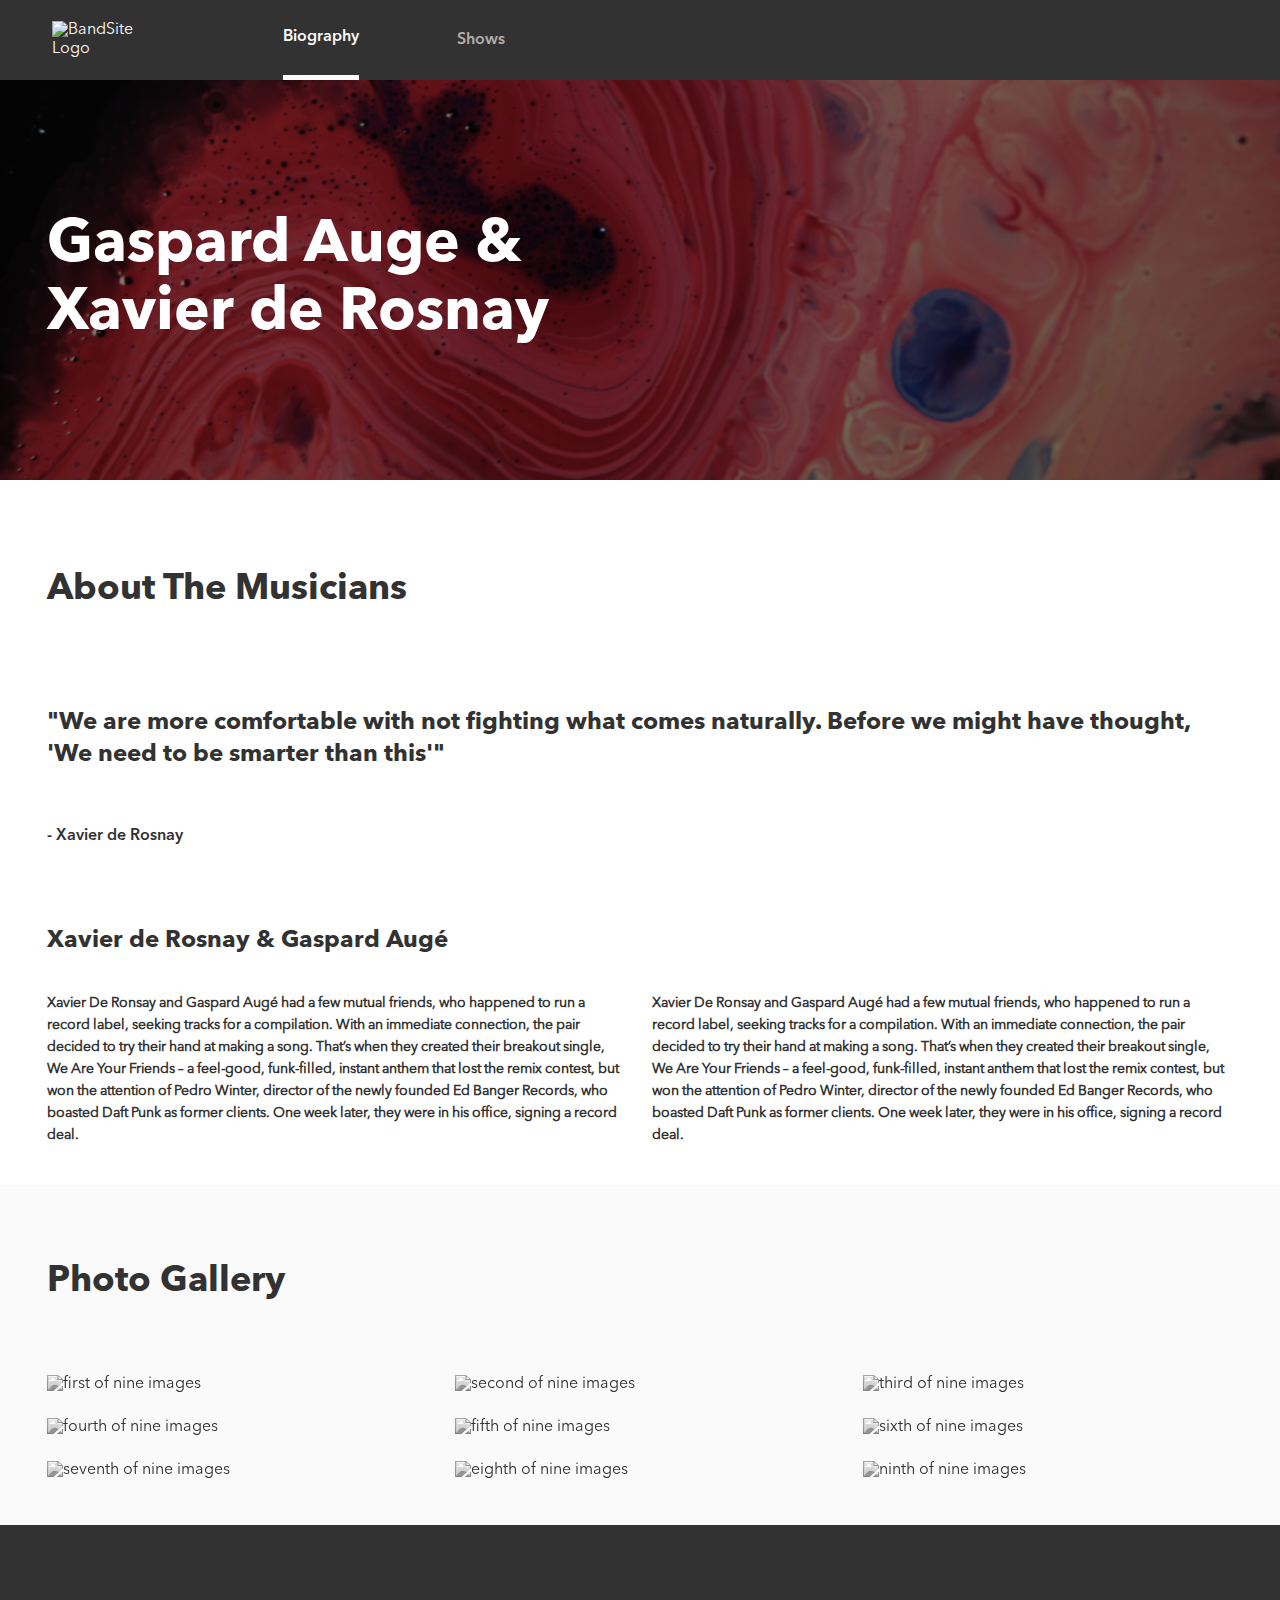
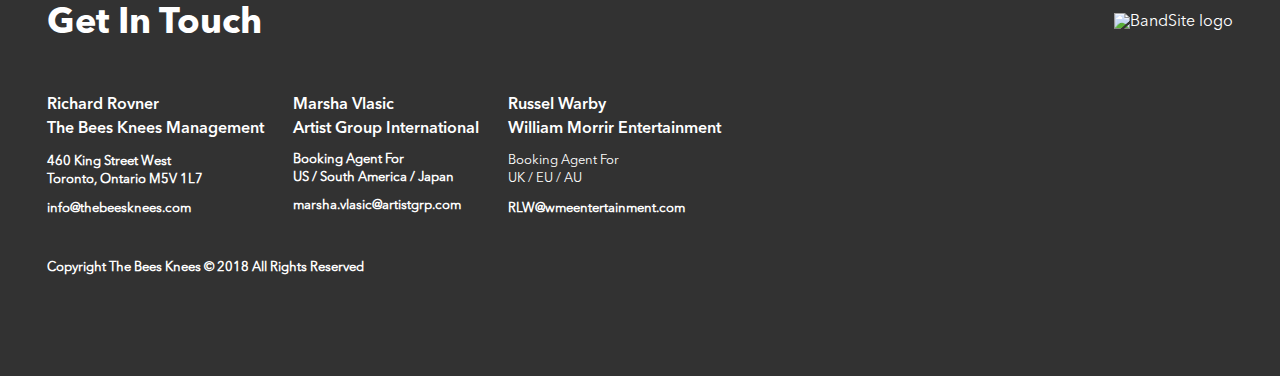
==== commit 0f145758: "small formatting tweaks for the tablet breakpoint, index.html fully resembles the mockups" ====
--- a/sprint-1/index.html
+++ b/sprint-1/index.html
@@ -9,7 +9,7 @@
   <body>
     <header class="header">
       <a class="header__logo" href="./index.html">
-        <img src="./assets/Logo/Logo-bandsite.svg" alt="BandSite Logo" />
+        <img src="./assets/logo/Logo-bandsite.svg" alt="BandSite Logo" />
       </a>
       <ul class="header__list">
         <li class="header__list-item header__list-item--bio">
@@ -28,7 +28,7 @@
       <h1 class="main__heading">About The Musicians</h1>
       <img
         class="main__img"
-        src="./assets/Images/Justice-O2-Brixton-Academy-credit-Guifre-de-Peray.png"
+        src="./assets/images/Justice-O2-Brixton-Academy-credit-Guifre-de-Peray.png"
         alt=""
       />
       <h2 class="main__quote">
@@ -66,47 +66,47 @@
       <div class="gallery__image-container">
         <img
           class="gallery__image"
-          src="./assets/Images/Photo-gallery-1.jpg"
+          src="./assets/images/Photo-gallery-1.jpg"
           alt="first of nine images"
         />
         <img
           class="gallery__image"
-          src="./assets/Images/Photo-gallery-2.jpg"
+          src="./assets/images/Photo-gallery-2.jpg"
           alt="second of nine images"
         />
         <img
           class="gallery__image"
-          src="./assets/Images/Photo-gallery-3.jpg"
+          src="./assets/images/Photo-gallery-3.jpg"
           alt="third of nine images"
         />
         <img
           class="gallery__image"
-          src="./assets/Images/Photo-gallery-4.jpg"
+          src="./assets/images/Photo-gallery-4.jpg"
           alt="fourth of nine images"
         />
         <img
           class="gallery__image"
-          src="./assets/Images/Photo-gallery-5.jpg"
+          src="./assets/images/Photo-gallery-5.jpg"
           alt="fifth of nine images"
         />
         <img
           class="gallery__image"
-          src="./assets/Images/Photo-gallery-6.jpg"
+          src="./assets/images/Photo-gallery-6.jpg"
           alt="sixth of nine images"
         />
         <img
           class="gallery__image"
-          src="./assets/Images/Photo-gallery-7.jpg"
+          src="./assets/images/Photo-gallery-7.jpg"
           alt="seventh of nine images"
         />
         <img
           class="gallery__image"
-          src="./assets/Images/Photo-gallery-8.jpg"
+          src="./assets/images/Photo-gallery-8.jpg"
           alt="eighth of nine images"
         />
         <img
           class="gallery__image"
-          src="./assets/Images/Photo-gallery-9.jpg"
+          src="./assets/images/Photo-gallery-9.jpg"
           alt="ninth of nine images"
         />
       </div>
@@ -115,14 +115,14 @@
       <section class="footer__top-section">
         <h1 class="footer__heading">Get In Touch</h1>
         <div class="footer__icon-container">
-            <img class="footer__icon" src="./assets/Icons/SVG/Icon-instagram.svg" alt="" />
-            <img class="footer__icon" src="./assets/Icons/SVG/Icon-facebook.svg" alt="" />
-            <img class="footer__icon" src="./assets/Icons/SVG/Icon-twitter.svg" alt="" />
+            <img class="footer__icon" src="./assets/icons/SVG/Icon-instagram.svg" alt="" />
+            <img class="footer__icon" src="./assets/icons/SVG/Icon-facebook.svg" alt="" />
+            <img class="footer__icon" src="./assets/icons/SVG/Icon-twitter.svg" alt="" />
           </div>
         <img
           class="footer__logo"
-          src="./assets/Logo/Logo-bandsite.svg"
-          alt="BandSite Logo"
+          src="./assets/logo/Logo-bandsite.svg"
+          alt="BandSite logo"
         />
       </section>
       <section class="footer__middle-section">
--- a/sprint-1/styles/main.css
+++ b/sprint-1/styles/main.css
@@ -61,7 +61,7 @@
 @media screen and (min-width: 768px) {
   .header__logo {
     margin-right: 5%;
-    margin-left: 5%;
+    margin-left: 3.7%;
   }
 }
 
@@ -95,7 +95,7 @@
   padding-bottom: 3%;
 }
 
-.header__list-item :hover {
+.header__list-item:hover {
   color: lightcoral;
 }
 
@@ -165,7 +165,7 @@
 
 @media screen and (min-width: 768px) {
   .hero__banner-text {
-    margin-left: 5%;
+    margin-left: 3.7%;
     font-size: 60px;
     line-height: 68px;
   }
@@ -189,6 +189,12 @@
       -ms-flex-direction: column;
           flex-direction: column;
   padding: 5% 5% 3%;
+}
+
+@media screen and (min-width: 768px) {
+  .main {
+    padding: 5% 3.7% 3%;
+  }
 }
 
 .main__heading {
@@ -366,7 +372,7 @@
 
 @media screen and (min-width: 768px) {
   .gallery {
-    padding: 4% 3% 3.5%;
+    padding: 4% 3.7% 3.5%;
   }
 }
 
@@ -419,7 +425,7 @@
           filter: grayscale(100%);
 }
 
-.gallery__image :hover {
+.gallery__image:hover {
   -webkit-filter: none;
           filter: none;
 }
@@ -464,7 +470,7 @@
 
 @media screen and (min-width: 768px) {
   .footer {
-    padding: 6% 3% 4.5%;
+    padding: 6% 3.7% 4.5%;
   }
 }
 
@@ -595,6 +601,11 @@
   }
 }
 
+.footer__email {
+  font-size: 13px;
+  line-height: 18px;
+}
+
 .footer__bottom-section {
   display: -webkit-box;
   display: -ms-flexbox;
@@ -615,19 +626,14 @@
 }
 
 .footer__copyright {
-  font-size: 14px;
-  line-height: 22px;
+  font-size: 13px;
+  line-height: 18px;
 }
 
 @media screen and (min-width: 768px) {
   .footer__copyright {
     margin-top: -5%;
   }
-}
-
-.footer__email {
-  font-size: 13px;
-  line-height: 18px;
 }
 
 /* ===========
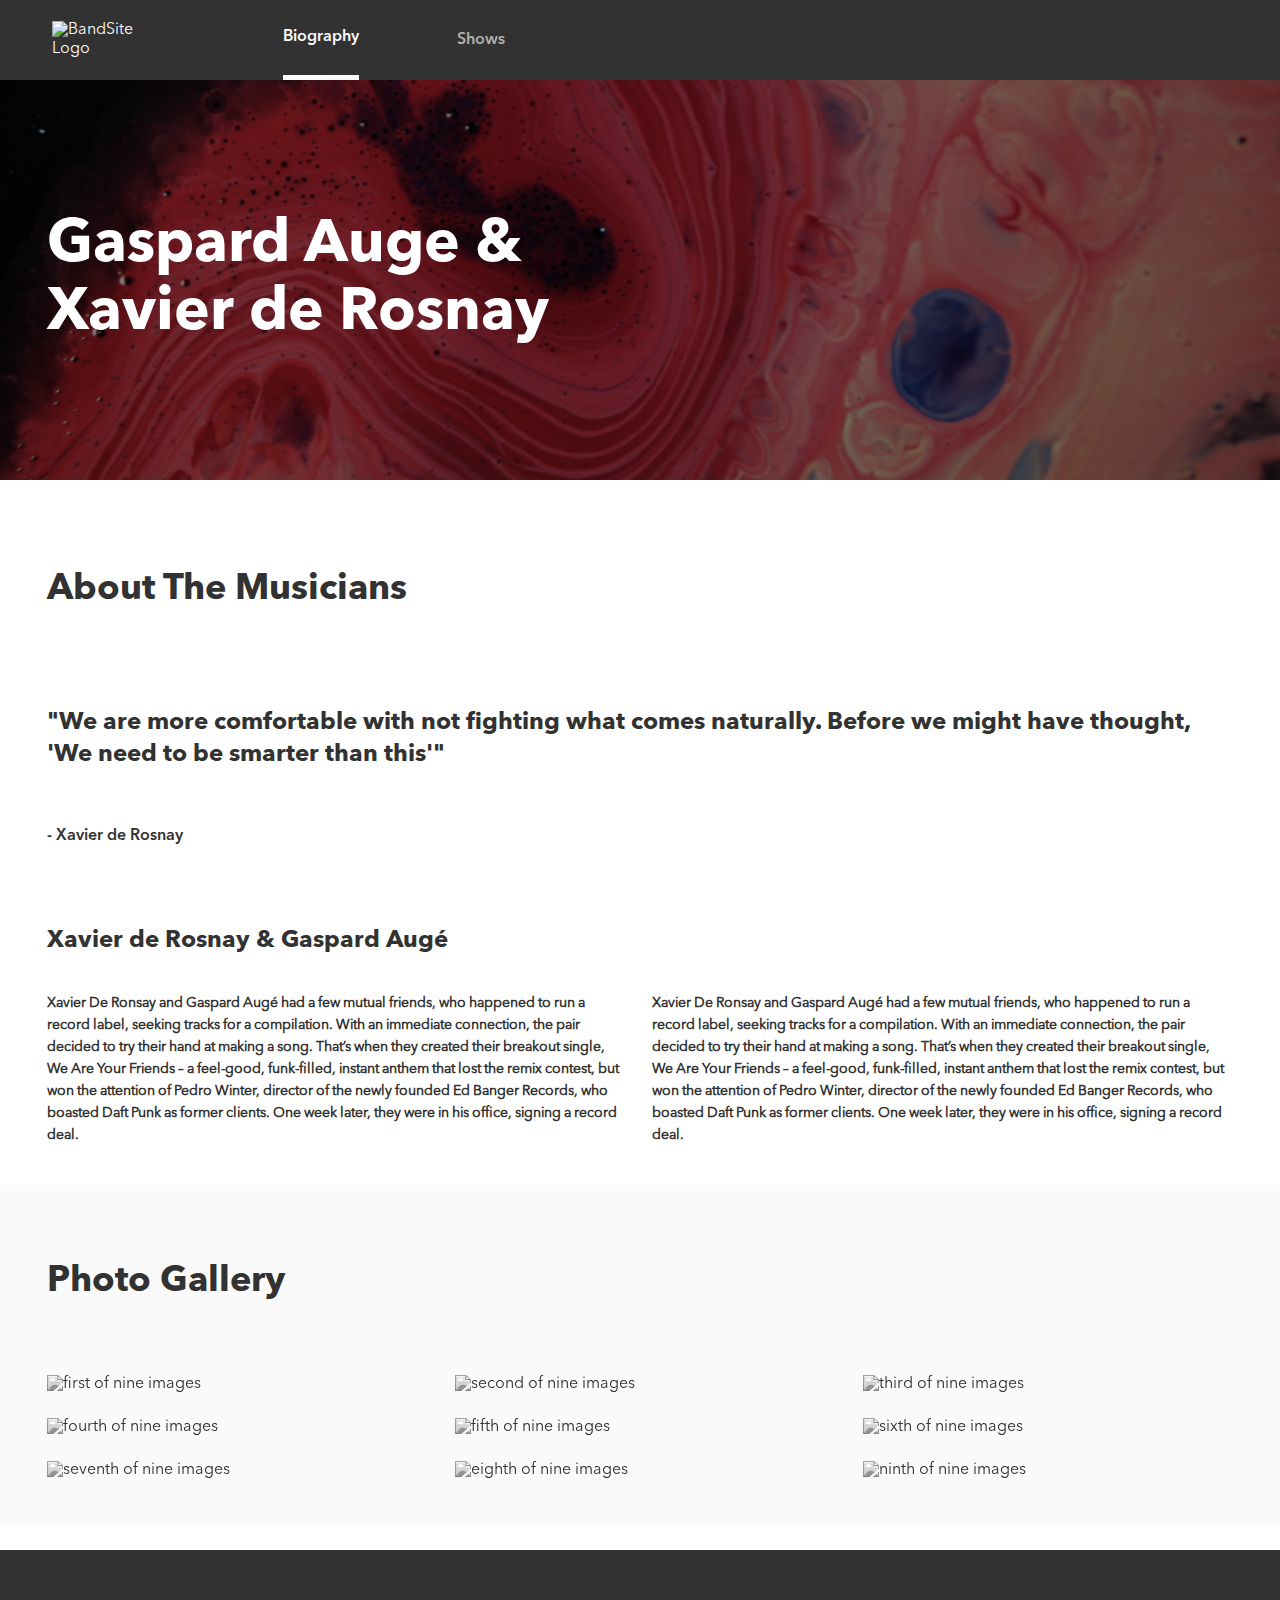
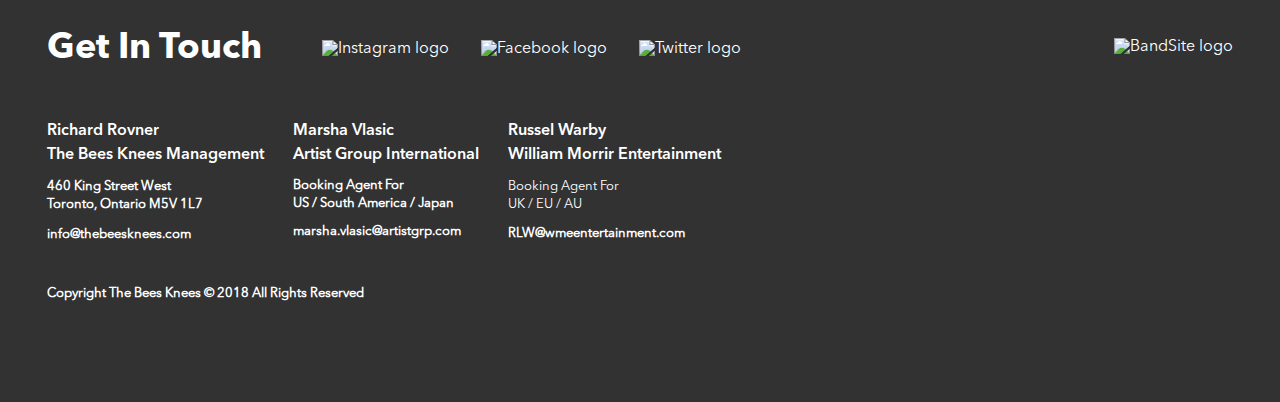
==== commit 499f2f1e: "copied sprint-1 into sprint-2 ++ created shows.html, shows.scss ++ _show-section.scss partial" ====
--- a/sprint-1/index.html
+++ b/sprint-1/index.html
@@ -111,13 +111,16 @@
         />
       </div>
     </section>
+    <section class="comments">
+<h1 class="section-heading"></h1>
+    </section>
     <footer class="footer">
       <section class="footer__top-section">
         <h1 class="footer__heading">Get In Touch</h1>
         <div class="footer__icon-container">
-            <img class="footer__icon" src="./assets/icons/SVG/Icon-instagram.svg" alt="" />
-            <img class="footer__icon" src="./assets/icons/SVG/Icon-facebook.svg" alt="" />
-            <img class="footer__icon" src="./assets/icons/SVG/Icon-twitter.svg" alt="" />
+            <img class="footer__icon" src="./assets/icons/SVG/Icon-instagram.svg" alt="Instagram logo" />
+            <img class="footer__icon" src="./assets/icons/SVG/Icon-facebook.svg" alt="Facebook logo" />
+            <img class="footer__icon" src="./assets/icons/SVG/Icon-twitter.svg" alt="Twitter logo" />
           </div>
         <img
           class="footer__logo"
--- a/sprint-1/styles/main.css
+++ b/sprint-1/styles/main.css
@@ -13,7 +13,7 @@
   src: url("../assets/fonts/avenir-regular.otf");
 }
 
-/* = = = = = = = = = = = = = = = 
+/* = = = = = = = = = = = = = = =
 = = = = = = = = = = = = = = = */
 /* = = = = = = = = = = = = = = = 
 = = = = = = = = = = = = = = = */
@@ -126,8 +126,7 @@
 ============= */
 .hero {
   color: #ffffff;
-  background: -webkit-gradient(linear, left bottom, left top, from(rgba(0, 0, 0, 0.5))), url(../assets/Images/adrien-converse-xzH7K6nVVgI-unsplash.jpg);
-  background: linear-gradient(0deg, rgba(0, 0, 0, 0.5)), url(../assets/Images/adrien-converse-xzH7K6nVVgI-unsplash.jpg);
+  background: url(../assets/Images/adrien-converse-xzH7K6nVVgI-unsplash.jpg);
   background-position: center;
   background-size: cover;
   width: 100vw;
@@ -142,6 +141,17 @@
   -webkit-box-pack: center;
       -ms-flex-pack: center;
           justify-content: center;
+  position: relative;
+}
+
+.hero::before {
+  position: absolute;
+  content: "";
+  top: 0;
+  bottom: 0;
+  left: 0;
+  right: 0;
+  background-color: rgba(0, 0, 0, 0.5);
 }
 
 @media screen and (min-width: 768px) {
@@ -157,6 +167,7 @@
 }
 
 .hero__banner-text {
+  z-index: 99;
   font-size: 24px;
   line-height: 32px;
   font-family: "avenir-bold";
@@ -165,9 +176,9 @@
 
 @media screen and (min-width: 768px) {
   .hero__banner-text {
-    margin-left: 3.7%;
     font-size: 60px;
     line-height: 68px;
+    margin-left: 3.7%;
   }
 }
 
